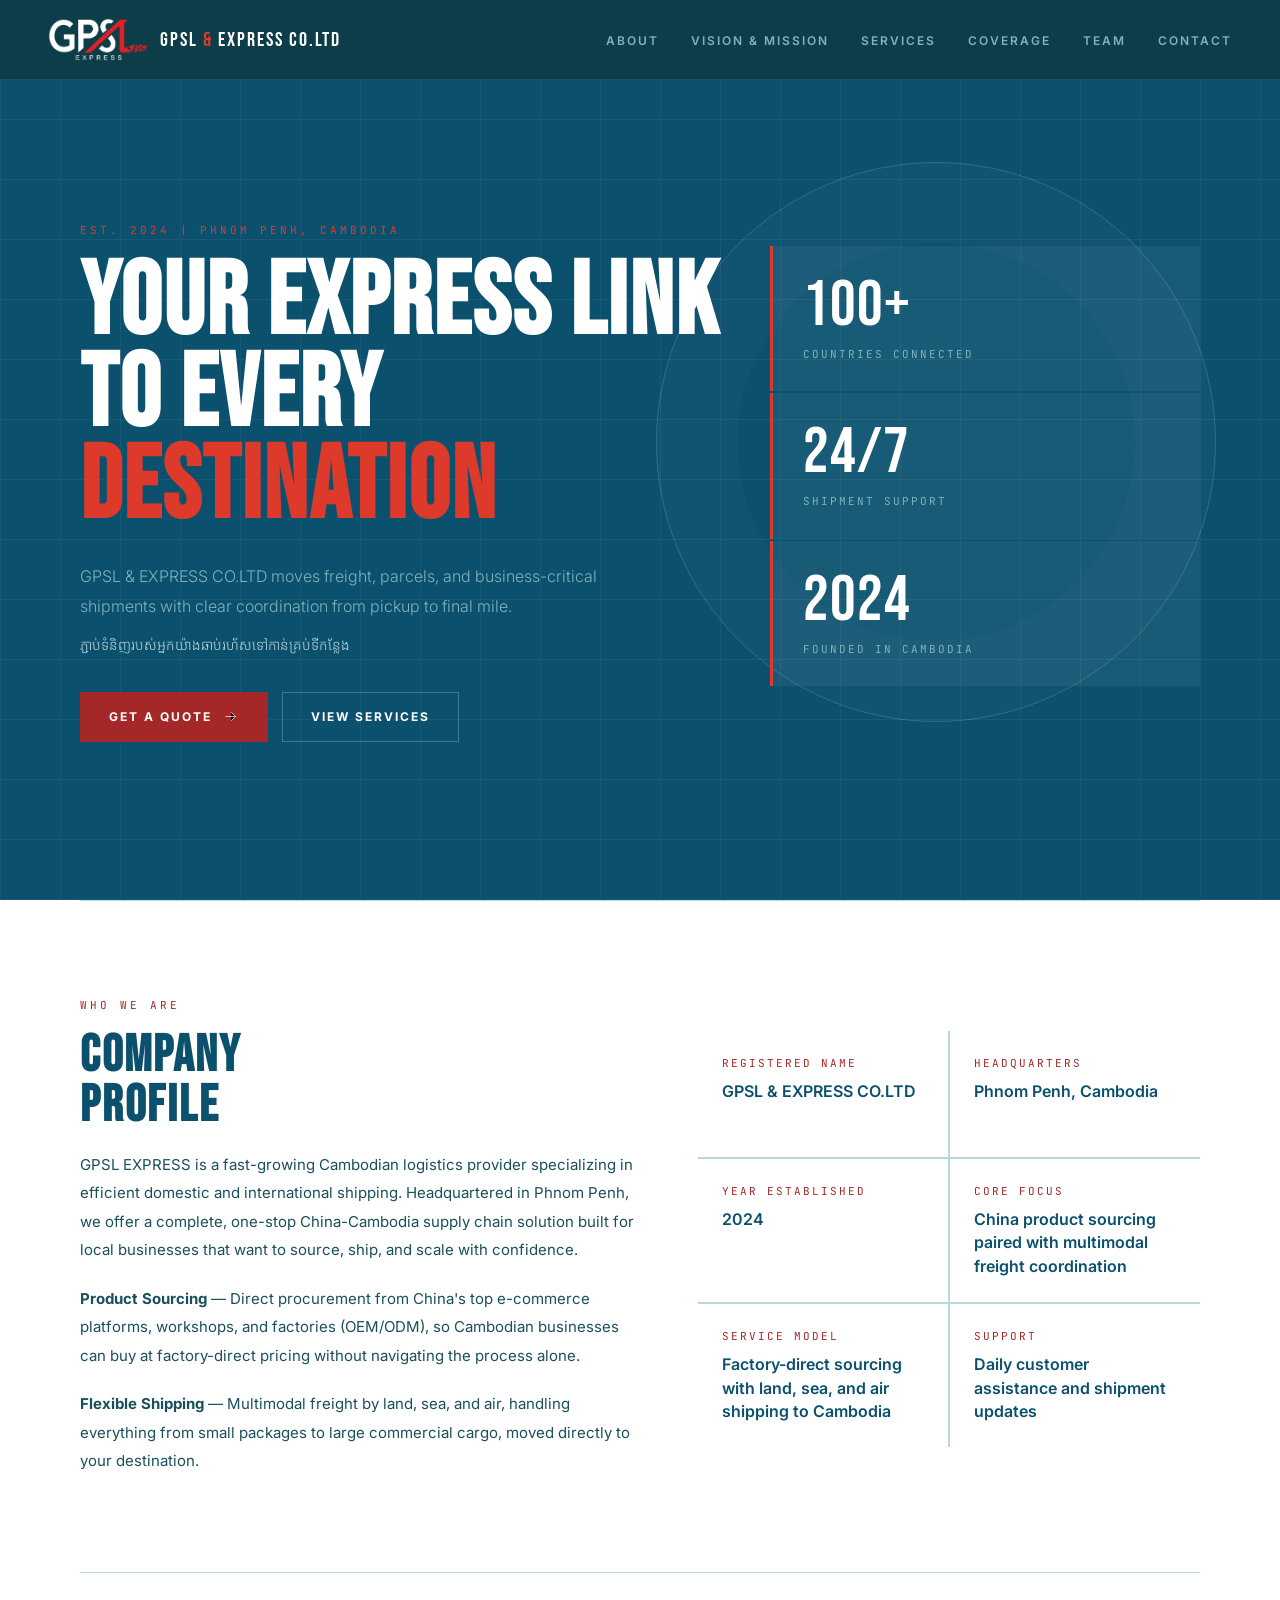
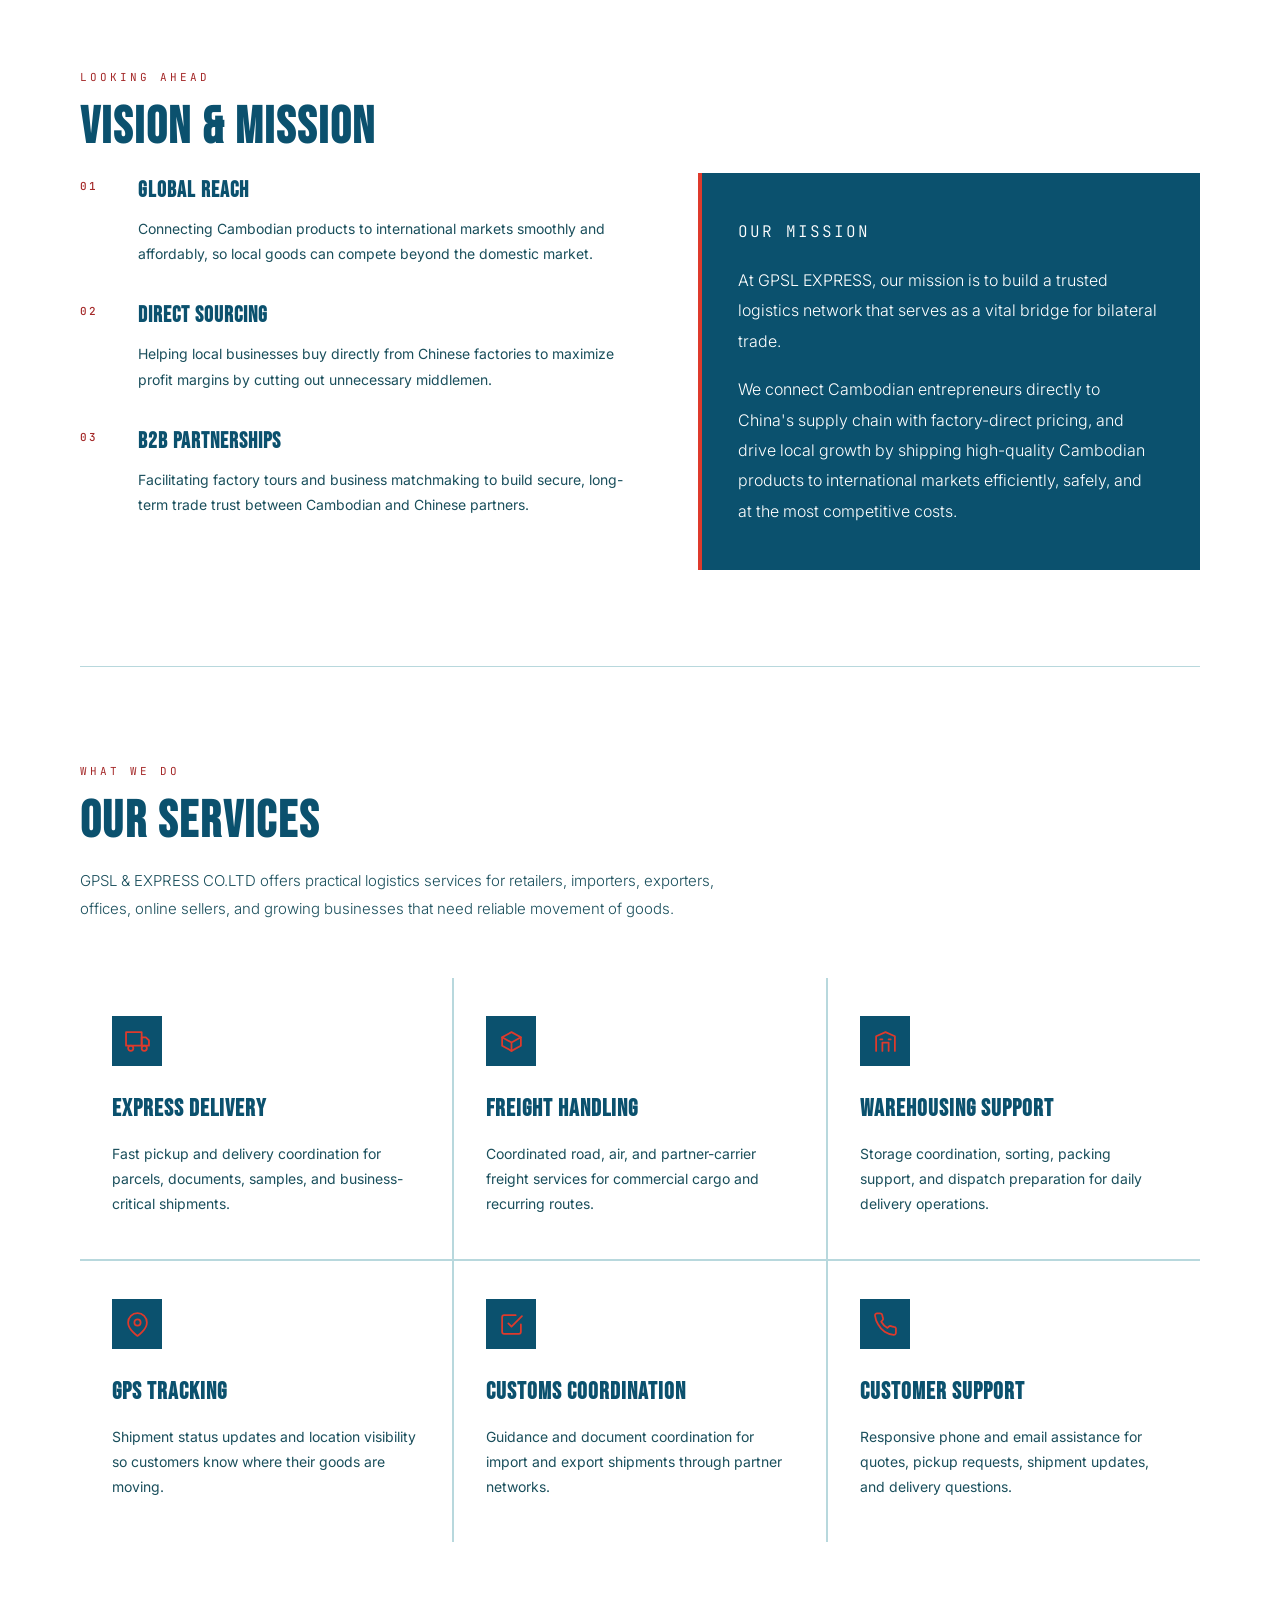
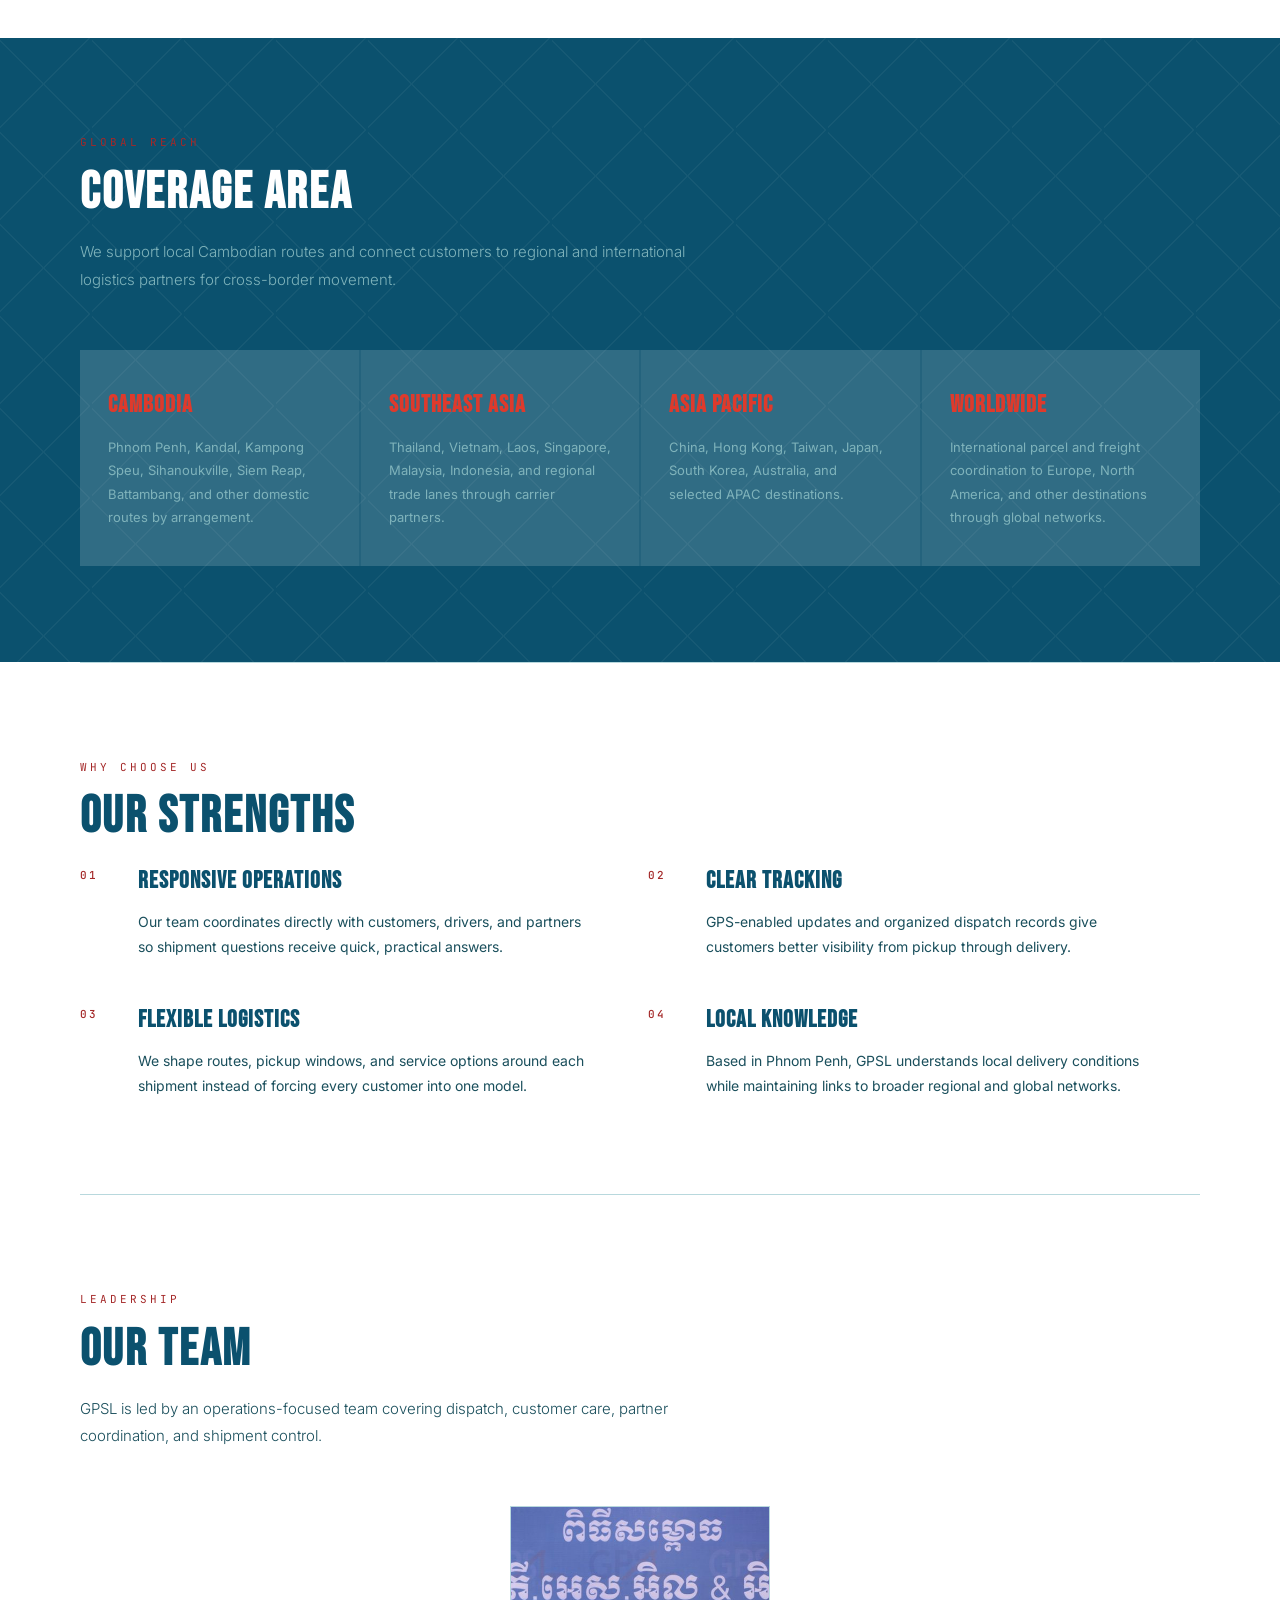
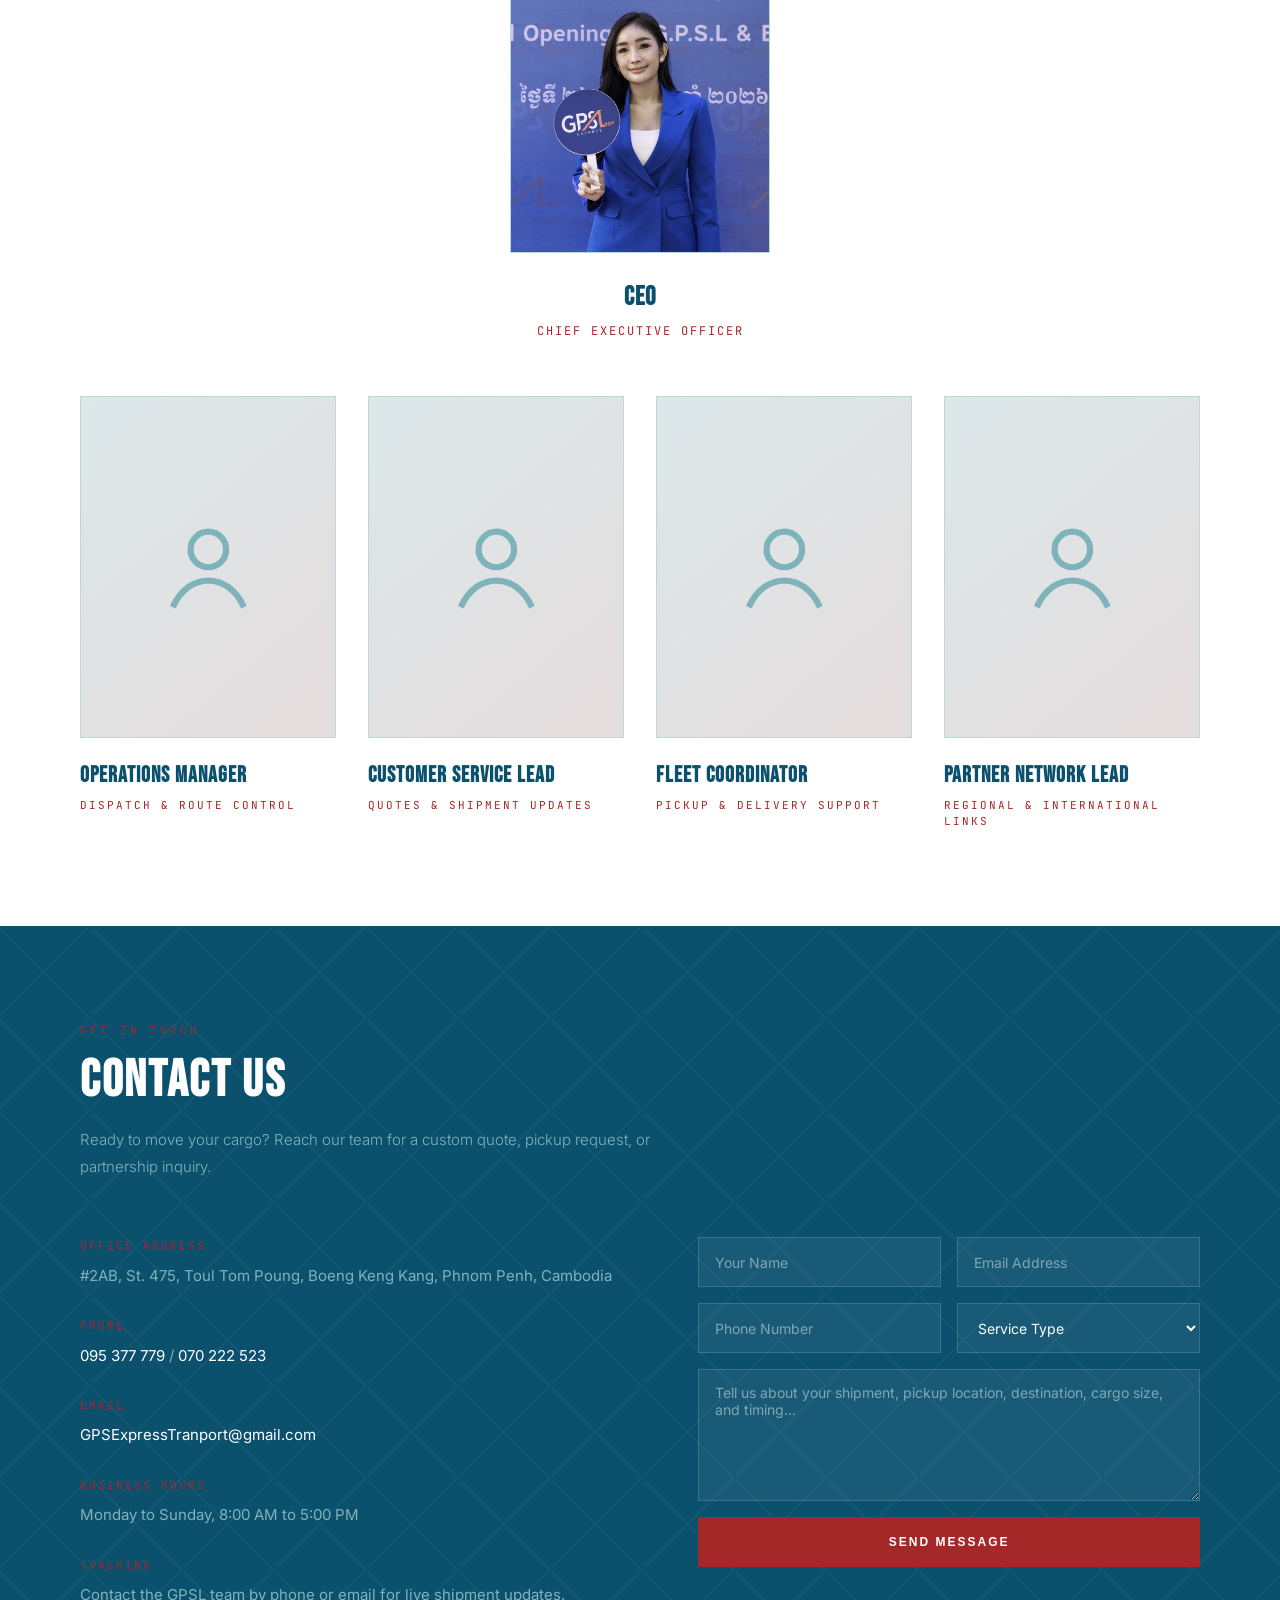
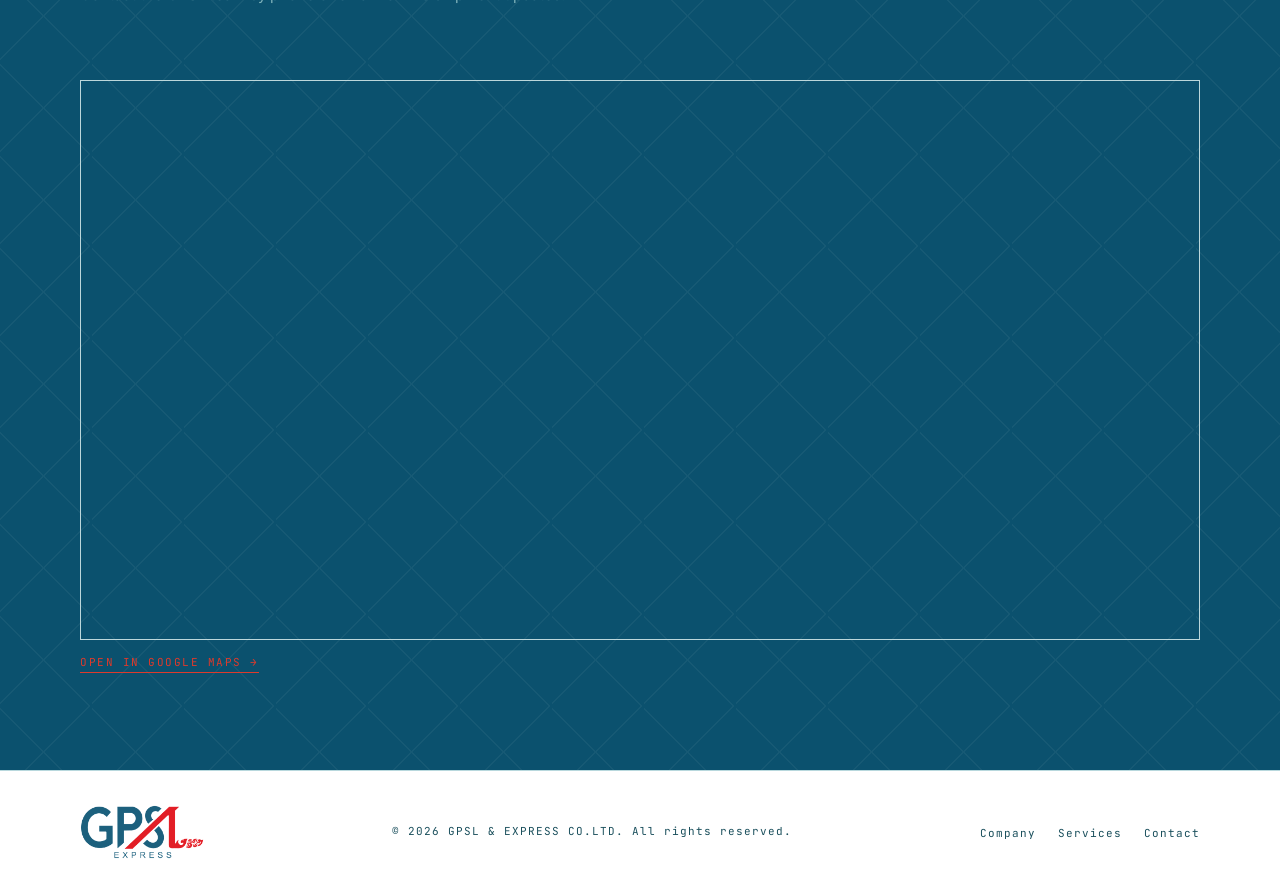
==== index.html @ 5b9d18cb "Add files via upload" ====
<!DOCTYPE html>
<html lang="en">
<head>
  <meta charset="UTF-8" />
  <meta name="viewport" content="width=device-width, initial-scale=1.0" />
  <title>GPSL & EXPRESS CO.LTD | Logistics Solutions</title>
  <meta name="description" content="GPSL & EXPRESS CO.LTD provides express delivery, freight coordination, warehousing support, GPS tracking, and logistics services from Phnom Penh, Cambodia." />
  <link rel="icon" type="image/png" sizes="16x16" href="[data-uri]" />
  <link rel="icon" type="image/png" sizes="32x32" href="[data-uri]" />
  <link rel="icon" type="image/png" sizes="192x192" href="[data-uri]" />
  <link rel="apple-touch-icon" sizes="180x180" href="[data-uri]" />
  <link rel="preconnect" href="https://fonts.googleapis.com" />
  <link rel="preconnect" href="https://fonts.gstatic.com" crossorigin />
  <link rel="stylesheet" href="style.css">
  <link href="https://fonts.googleapis.com/css2?family=Bebas+Neue&family=Inter:wght@300;400;500;600;700&family=JetBrains+Mono:wght@400;500&family=Noto+Sans+Khmer:wght@400;500&display=swap" rel="stylesheet" />
  <style>
    *, *::before, *::after { box-sizing: border-box; margin: 0; padding: 0; }

    
  </style>
</head>
<body>
  <nav aria-label="Primary navigation">
    <a class="brand" href="#top" aria-label="GPSL & EXPRESS CO.LTD home">
      <img src="[data-uri]" alt="GPSL Express logo" />
      <span>GPSL <strong>&</strong> EXPRESS CO.LTD</span>
    </a>
    <button class="menu-toggle" type="button" aria-label="Open menu" aria-expanded="false">
      <svg viewBox="0 0 24 24"><path d="M4 7h16M4 12h16M4 17h16"/></svg>
    </button>
    <ul class="nav-links">
      <li><a href="#about">About</a></li>
      <li><a href="#vision">Vision &amp; Mission</a></li>
      <li><a href="#services">Services</a></li>
      <li><a href="#coverage">Coverage</a></li>
      <li><a href="#team">Team</a></li>
      <li><a href="#contact">Contact</a></li>
    </ul>
  </nav>

  <main id="top">
    <section class="hero" aria-labelledby="hero-title">
      <div class="hero-content">
        <p class="eyebrow">Est. 2024 | Phnom Penh, Cambodia</p>
        <h1 class="hero-headline" id="hero-title">Your Express Link<br>to Every <em>Destination</em></h1>
        <p class="hero-sub">
          GPSL & EXPRESS CO.LTD moves freight, parcels, and business-critical shipments with clear coordination from pickup to final mile.
          <span class="khmer-line">ភ្ជាប់ទំនិញរបស់អ្នកយ៉ាងឆាប់រហ័សទៅកាន់គ្រប់ទីកន្លែង</span>
        </p>
        <div class="hero-actions">
          <a class="btn btn-primary" href="#contact">
            Get a Quote
            <svg viewBox="0 0 24 24"><path d="M5 12h14M13 6l6 6-6 6"/></svg>
          </a>
          <a class="btn btn-secondary" href="#services">View Services</a>
        </div>
      </div>
      <div class="hero-panel" aria-label="Company highlights">
        <div class="stat">
          <div class="stat-number">100+</div>
          <div class="stat-label">Countries Connected</div>
        </div>
        <div class="stat">
          <div class="stat-number">24/7</div>
          <div class="stat-label">Shipment Support</div>
        </div>
        <div class="stat">
          <div class="stat-number">2024</div>
          <div class="stat-label">Founded in Cambodia</div>
        </div>
      </div>
    </section>

    <hr class="rule" />

    <section class="about" id="about">
      <p class="section-eyebrow">Who We Are</p>
      <div class="about-grid">
        <div>
          <h2 class="section-title">Company<br>Profile</h2>
          <div class="about-body">
            <p>GPSL EXPRESS is a fast-growing Cambodian logistics provider specializing in efficient domestic and international shipping. Headquartered in Phnom Penh, we offer a complete, one-stop China-Cambodia supply chain solution built for local businesses that want to source, ship, and scale with confidence.</p>
            <p><strong>Product Sourcing</strong> — Direct procurement from China's top e-commerce platforms, workshops, and factories (OEM/ODM), so Cambodian businesses can buy at factory-direct pricing without navigating the process alone.</p>
            <p><strong>Flexible Shipping</strong> — Multimodal freight by land, sea, and air, handling everything from small packages to large commercial cargo, moved directly to your destination.</p>
          </div>
        </div>
        <div class="about-aside">
          <div class="about-fact">
            <div class="about-fact-label">Registered Name</div>
            <div class="about-fact-value">GPSL & EXPRESS CO.LTD</div>
          </div>
          <div class="about-fact">
            <div class="about-fact-label">Headquarters</div>
            <div class="about-fact-value">Phnom Penh, Cambodia</div>
          </div>
          <div class="about-fact">
            <div class="about-fact-label">Year Established</div>
            <div class="about-fact-value">2024</div>
          </div>
          <div class="about-fact">
            <div class="about-fact-label">Core Focus</div>
            <div class="about-fact-value">China product sourcing paired with multimodal freight coordination</div>
          </div>
          <div class="about-fact">
            <div class="about-fact-label">Service Model</div>
            <div class="about-fact-value">Factory-direct sourcing with land, sea, and air shipping to Cambodia</div>
          </div>
          <div class="about-fact">
            <div class="about-fact-label">Support</div>
            <div class="about-fact-value">Daily customer assistance and shipment updates</div>
          </div>
        </div>
      </div>
    </section>

    <hr class="rule" />

    <section class="vision-mission" id="vision">
      <p class="section-eyebrow">Looking Ahead</p>
      <h2 class="section-title">Vision &amp; Mission</h2>
      <div class="vm-grid">
        <div>
          <div class="vm-list">
            <article class="vm-item">
              <div class="vm-num">01</div>
              <div class="vm-text">
                <h3>Global Reach</h3>
                <p>Connecting Cambodian products to international markets smoothly and affordably, so local goods can compete beyond the domestic market.</p>
              </div>
            </article>
            <article class="vm-item">
              <div class="vm-num">02</div>
              <div class="vm-text">
                <h3>Direct Sourcing</h3>
                <p>Helping local businesses buy directly from Chinese factories to maximize profit margins by cutting out unnecessary middlemen.</p>
              </div>
            </article>
            <article class="vm-item">
              <div class="vm-num">03</div>
              <div class="vm-text">
                <h3>B2B Partnerships</h3>
                <p>Facilitating factory tours and business matchmaking to build secure, long-term trade trust between Cambodian and Chinese partners.</p>
              </div>
            </article>
          </div>
        </div>
        <div class="mission-box">
          <p class="mission-eyebrow">Our Mission</p>
          <p>At GPSL EXPRESS, our mission is to build a trusted logistics network that serves as a vital bridge for bilateral trade.</p>
          <p>We connect Cambodian entrepreneurs directly to China's supply chain with factory-direct pricing, and drive local growth by shipping high-quality Cambodian products to international markets efficiently, safely, and at the most competitive costs.</p>
        </div>
      </div>
    </section>

    <hr class="rule" />

    <section id="services">
      <p class="section-eyebrow">What We Do</p>
      <h2 class="section-title">Our Services</h2>
      <p class="section-lead">GPSL & EXPRESS CO.LTD offers practical logistics services for retailers, importers, exporters, offices, online sellers, and growing businesses that need reliable movement of goods.</p>
      <div class="services-grid">
        <article class="service-card">
          <div class="service-icon"><svg viewBox="0 0 24 24"><rect x="1" y="3" width="15" height="13"/><path d="M16 8h4l3 3v5h-7V8z"/><circle cx="5.5" cy="18.5" r="2.5"/><circle cx="18.5" cy="18.5" r="2.5"/></svg></div>
          <h3 class="service-name">Express Delivery</h3>
          <p class="service-desc">Fast pickup and delivery coordination for parcels, documents, samples, and business-critical shipments.</p>
        </article>
        <article class="service-card">
          <div class="service-icon"><svg viewBox="0 0 24 24"><path d="M3 16V8l9-5 9 5v8l-9 5-9-5z"/><path d="M3 8l9 5 9-5M12 13v8"/></svg></div>
          <h3 class="service-name">Freight Handling</h3>
          <p class="service-desc">Coordinated road, air, and partner-carrier freight services for commercial cargo and recurring routes.</p>
        </article>
        <article class="service-card">
          <div class="service-icon"><svg viewBox="0 0 24 24"><path d="M3 21V7l9-4 9 4v14"/><path d="M9 21v-8h6v8M7 10h2M15 10h2"/></svg></div>
          <h3 class="service-name">Warehousing Support</h3>
          <p class="service-desc">Storage coordination, sorting, packing support, and dispatch preparation for daily delivery operations.</p>
        </article>
        <article class="service-card">
          <div class="service-icon"><svg viewBox="0 0 24 24"><path d="M21 10c0 7-9 13-9 13S3 17 3 10a9 9 0 1 1 18 0z"/><circle cx="12" cy="10" r="3"/></svg></div>
          <h3 class="service-name">GPS Tracking</h3>
          <p class="service-desc">Shipment status updates and location visibility so customers know where their goods are moving.</p>
        </article>
        <article class="service-card">
          <div class="service-icon"><svg viewBox="0 0 24 24"><path d="M9 11l3 3L22 4"/><path d="M21 12v7a2 2 0 0 1-2 2H5a2 2 0 0 1-2-2V5a2 2 0 0 1 2-2h11"/></svg></div>
          <h3 class="service-name">Customs Coordination</h3>
          <p class="service-desc">Guidance and document coordination for import and export shipments through partner networks.</p>
        </article>
        <article class="service-card">
          <div class="service-icon"><svg viewBox="0 0 24 24"><path d="M22 16.92v3a2 2 0 0 1-2.18 2 19.8 19.8 0 0 1-8.63-3.07A19.5 19.5 0 0 1 5 12 19.8 19.8 0 0 1 1.93 3.49 2 2 0 0 1 3.9 1.27h3a2 2 0 0 1 2 1.72c.12.96.36 1.9.7 2.81a2 2 0 0 1-.45 2.11L7.91 9.32a16 16 0 0 0 6 6l1.27-1.27a2 2 0 0 1 2.11-.45c.91.34 1.85.57 2.81.7A2 2 0 0 1 22 16.92z"/></svg></div>
          <h3 class="service-name">Customer Support</h3>
          <p class="service-desc">Responsive phone and email assistance for quotes, pickup requests, shipment updates, and delivery questions.</p>
        </article>
      </div>
    </section>

    <section class="coverage" id="coverage">
      <p class="section-eyebrow">Global Reach</p>
      <h2 class="section-title">Coverage Area</h2>
      <p class="section-lead">We support local Cambodian routes and connect customers to regional and international logistics partners for cross-border movement.</p>
      <div class="region-grid">
        <article class="region-card">
          <h3 class="region-name">Cambodia</h3>
          <p class="region-countries">Phnom Penh, Kandal, Kampong Speu, Sihanoukville, Siem Reap, Battambang, and other domestic routes by arrangement.</p>
        </article>
        <article class="region-card">
          <h3 class="region-name">Southeast Asia</h3>
          <p class="region-countries">Thailand, Vietnam, Laos, Singapore, Malaysia, Indonesia, and regional trade lanes through carrier partners.</p>
        </article>
        <article class="region-card">
          <h3 class="region-name">Asia Pacific</h3>
          <p class="region-countries">China, Hong Kong, Taiwan, Japan, South Korea, Australia, and selected APAC destinations.</p>
        </article>
        <article class="region-card">
          <h3 class="region-name">Worldwide</h3>
          <p class="region-countries">International parcel and freight coordination to Europe, North America, and other destinations through global networks.</p>
        </article>
      </div>
    </section>

    <hr class="rule" />

    <section class="why" id="strengths">
      <p class="section-eyebrow">Why Choose Us</p>
      <h2 class="section-title">Our Strengths</h2>
      <div class="why-grid">
        <article class="why-item">
          <div class="why-num">01</div>
          <div class="why-text">
            <h3>Responsive Operations</h3>
            <p>Our team coordinates directly with customers, drivers, and partners so shipment questions receive quick, practical answers.</p>
          </div>
        </article>
        <article class="why-item">
          <div class="why-num">02</div>
          <div class="why-text">
            <h3>Clear Tracking</h3>
            <p>GPS-enabled updates and organized dispatch records give customers better visibility from pickup through delivery.</p>
          </div>
        </article>
        <article class="why-item">
          <div class="why-num">03</div>
          <div class="why-text">
            <h3>Flexible Logistics</h3>
            <p>We shape routes, pickup windows, and service options around each shipment instead of forcing every customer into one model.</p>
          </div>
        </article>
        <article class="why-item">
          <div class="why-num">04</div>
          <div class="why-text">
            <h3>Local Knowledge</h3>
            <p>Based in Phnom Penh, GPSL understands local delivery conditions while maintaining links to broader regional and global networks.</p>
          </div>
        </article>
      </div>
    </section>

    <hr class="rule" />

    <section class="team" id="team">
      <p class="section-eyebrow">Leadership</p>
      <h2 class="section-title">Our Team</h2>
      <p class="section-lead">GPSL is led by an operations-focused team covering dispatch, customer care, partner coordination, and shipment control.</p>
      <div class="team-lead">
        <article class="team-card">
          <div class="team-photo" tabindex="0" role="button" aria-label="View photo of CEO" data-name="CEO" data-role="Chief Executive Officer" data-telegram="Mint_7979"><img src="[data-uri]" alt="CEO of GPSL Express" loading="lazy" /></div>
          <h3 class="team-name">CEO</h3>
          <p class="team-role">Chief Executive Officer</p>
        </article>
      </div>

      <div class="team-grid">
        <article class="team-card">
          <div class="team-photo" tabindex="0" role="button" aria-label="View photo of Operations Manager" data-name="Operations Manager" data-role="Dispatch &amp; Route Control" data-photo="" data-telegram=""><svg viewBox="0 0 24 24" aria-hidden="true"><circle cx="12" cy="8" r="4"/><path d="M4 21c1.8-4.2 5-6 8-6s6.2 1.8 8 6"/></svg></div>
          <h3 class="team-name">Operations Manager</h3>
          <p class="team-role">Dispatch & Route Control</p>
        </article>
        <article class="team-card">
          <div class="team-photo" tabindex="0" role="button" aria-label="View photo of Customer Service Lead" data-name="Customer Service Lead" data-role="Quotes &amp; Shipment Updates" data-photo="" data-telegram=""><svg viewBox="0 0 24 24" aria-hidden="true"><circle cx="12" cy="8" r="4"/><path d="M4 21c1.8-4.2 5-6 8-6s6.2 1.8 8 6"/></svg></div>
          <h3 class="team-name">Customer Service Lead</h3>
          <p class="team-role">Quotes & Shipment Updates</p>
        </article>
        <article class="team-card">
          <div class="team-photo" tabindex="0" role="button" aria-label="View photo of Fleet Coordinator" data-name="Fleet Coordinator" data-role="Pickup &amp; Delivery Support" data-photo="" data-telegram=""><svg viewBox="0 0 24 24" aria-hidden="true"><circle cx="12" cy="8" r="4"/><path d="M4 21c1.8-4.2 5-6 8-6s6.2 1.8 8 6"/></svg></div>
          <h3 class="team-name">Fleet Coordinator</h3>
          <p class="team-role">Pickup & Delivery Support</p>
        </article>
        <article class="team-card">
          <div class="team-photo" tabindex="0" role="button" aria-label="View photo of Partner Network Lead" data-name="Partner Network Lead" data-role="Regional &amp; International Links" data-photo="" data-telegram=""><svg viewBox="0 0 24 24" aria-hidden="true"><circle cx="12" cy="8" r="4"/><path d="M4 21c1.8-4.2 5-6 8-6s6.2 1.8 8 6"/></svg></div>
          <h3 class="team-name">Partner Network Lead</h3>
          <p class="team-role">Regional & International Links</p>
        </article>
      </div>
    </section>

    <div class="photo-lightbox" id="photoLightbox" aria-hidden="true">
      <div class="photo-lightbox-inner">
        <div class="photo-lightbox-frame" id="photoLightboxFrame">
          <svg viewBox="0 0 24 24" aria-hidden="true"><circle cx="12" cy="8" r="4"/><path d="M4 21c1.8-4.2 5-6 8-6s6.2 1.8 8 6"/></svg>
        </div>
        <p class="photo-lightbox-name" id="photoLightboxName"></p>
        <p class="photo-lightbox-role" id="photoLightboxRole"></p>
        <div class="photo-lightbox-contact" id="photoLightboxContact"></div>
      </div>
      <button type="button" class="photo-lightbox-close" id="photoLightboxClose" aria-label="Close photo view">&times;</button>
    </div>

    <div class="admin-panel" id="adminPanel" aria-hidden="true">
      <div class="admin-panel-inner">
        <h2>Saved Quote Requests</h2>
        <div id="adminList"></div>
        <button type="button" class="admin-close" id="adminClose">Close</button>
      </div>
    </div>

    <section class="contact" id="contact">
      <p class="section-eyebrow">Get in Touch</p>
      <h2 class="section-title">Contact Us</h2>
      <p class="section-lead">Ready to move your cargo? Reach our team for a custom quote, pickup request, or partnership inquiry.</p>
      <div class="contact-grid">
        <div class="contact-info">
          <div>
            <div class="contact-item-label">Office Address</div>
            <div class="contact-item-value">#2AB, St. 475, Toul Tom Poung, Boeng Keng Kang, Phnom Penh, Cambodia</div>
          </div>
          <div>
            <div class="contact-item-label">Phone</div>
            <div class="contact-item-value"><a href="tel:+85595377779">095 377 779</a> / <a href="tel:+85570222523">070 222 523</a></div>
          </div>
          <div>
            <div class="contact-item-label">Email</div>
            <div class="contact-item-value"><a href="mailto:GPSExpressTranport@gmail.com">GPSExpressTranport@gmail.com</a></div>
          </div>
          <div>
            <div class="contact-item-label">Business Hours</div>
            <div class="contact-item-value">Monday to Sunday, 8:00 AM to 5:00 PM</div>
          </div>
          <div>
            <div class="contact-item-label">Tracking</div>
            <div class="contact-item-value">Contact the GPSL team by phone or email for live shipment updates.</div>
          </div>
        </div>
        <form class="contact-form" id="quote-form">
          <div class="field-row">
            <input name="name" type="text" placeholder="Your Name" autocomplete="name" required />
            <input name="email" type="email" placeholder="Email Address" autocomplete="email" required />
          </div>
          <div class="field-row">
            <input name="phone" type="tel" placeholder="Phone Number" autocomplete="tel" />
            <select name="service" aria-label="Service type">
              <option value="">Service Type</option>
              <option>Express Delivery</option>
              <option>Freight Handling</option>
              <option>Warehousing Support</option>
              <option>Customs Coordination</option>
              <option>Other Inquiry</option>
            </select>
          </div>
          <textarea name="message" placeholder="Tell us about your shipment, pickup location, destination, cargo size, and timing..." required></textarea>
          <button class="btn btn-primary" type="submit">Send Message</button>
          <p class="form-note" id="form-note" aria-live="polite"></p>
        </form>

        <div class="map-block">
          <iframe class="map-frame" src="https://maps.google.com/maps?q=11.543725,104.909995(GPSL+Express)&z=17&output=embed" title="GPSL Express office location map" loading="lazy" referrerpolicy="no-referrer-when-downgrade"></iframe>
          <a class="map-link" href="https://maps.app.goo.gl/4nkLcG3uDmaVUQ5Y7" target="_blank" rel="noopener">Open in Google Maps →</a>
        </div>
      </div>
    </section>
  </main>

  <footer>
    <div class="footer-logo">
      <img src="[data-uri]" alt="GPSL Express logo" />
    </div>
    <p class="footer-copy">© 2026 GPSL & EXPRESS CO.LTD. All rights reserved.</p>
    <ul class="footer-links">
      <li><a href="#about">Company</a></li>
      <li><a href="#services">Services</a></li>
      <li><a href="#contact">Contact</a></li>
    </ul>
  </footer>
<script src="main.js"></script>
</body>
</html>
---- style.css ----
:root {
      --ink: rgb(11, 81, 110);
      --paper: #ffffff;
      --steel: #1a4f5c;
      --amber: #a42828;
      --amber-bright: #de3a2c;
      --mist: #7fb3bb;
      --rule: #b8d8dd;
      --soft: #eef6f7;
      --white: #ffffff;
      --display: "Bebas Neue", sans-serif;
      --body: "Inter", sans-serif;
      --mono: "JetBrains Mono", monospace;
      --khmer: "Noto Sans Khmer", sans-serif;
    }

    html { scroll-behavior: smooth; }
    body {
      font-family: var(--body);
      background: var(--paper);
      color: var(--ink);
      font-size: 16px;
      line-height: 1.6;
    }

    a { color: inherit; }
    img, svg { display: block; }
    section { padding: 96px 80px; scroll-margin-top: 80px; }
    .rule { border: 0; border-top: 1px solid var(--rule); margin: 0 80px; }

    nav {
      position: fixed;
      inset: 0 0 auto 0;
      z-index: 100;
      height: 80px;
      padding: 0 48px;
      background: rgba(13, 61, 71, .96);
      backdrop-filter: blur(14px);
      display: flex;
      align-items: center;
      justify-content: space-between;
      border-bottom: 1px solid rgba(255, 255, 255, .08);
    }

    .brand {
      display: inline-flex;
      align-items: center;
      gap: 12px;
      min-width: 0;
      text-decoration: none;
    }

    .brand img {
      height: 44px;
      width: auto;
      object-fit: contain;
      flex: 0 0 auto;
    }

    .brand span {
      font-family: var(--display);
      font-size: 20px;
      letter-spacing: 2px;
      color: var(--white);
      white-space: nowrap;
    }

    .brand strong { color: var(--amber-bright); font-weight: 400; }
    .nav-links { display: flex; gap: 32px; list-style: none; }
    .nav-links a {
      font-size: 12px;
      font-weight: 600;
      letter-spacing: 2px;
      text-transform: uppercase;
      color: var(--mist);
      text-decoration: none;
      transition: color .2s ease;
    }

    .nav-links a:hover,
    .nav-links a:focus-visible { color: var(--white); outline: none; }

    .menu-toggle {
      display: none;
      width: 42px;
      height: 42px;
      border: 1px solid rgba(255, 255, 255, .18);
      background: transparent;
      color: var(--white);
      cursor: pointer;
      align-items: center;
      justify-content: center;
    }

    .menu-toggle svg { width: 22px; height: 22px; stroke: currentColor; }

    .hero {
      min-height: 100vh;
      background: var(--ink);
      color: var(--white);
      display: grid;
      grid-template-columns: minmax(0, 1.15fr) minmax(320px, .85fr);
      padding: 80px 80px 48px;
      position: relative;
      overflow: hidden;
    }

    .hero::before {
      content: "";
      position: absolute;
      inset: 0;
      opacity: .05;
      background-image:
        repeating-linear-gradient(90deg, #fff 0, #fff 1px, transparent 1px, transparent 60px),
        repeating-linear-gradient(0deg, #fff 0, #fff 1px, transparent 1px, transparent 60px);
    }

    .hero::after {
      content: "";
      position: absolute;
      right: 5vw;
      top: 18vh;
      width: min(44vw, 560px);
      height: min(44vw, 560px);
      border: 1px solid rgba(255, 255, 255, .16);
      border-radius: 50%;
      box-shadow: inset 0 0 0 80px rgba(255, 255, 255, .018);
    }

    .hero-content,
    .hero-panel {
      position: relative;
      z-index: 2;
      align-self: center;
    }

    .hero-content { max-width: 760px; padding-top: 32px; }
    .eyebrow {
      font-family: var(--mono);
      font-size: 11px;
      letter-spacing: 3px;
      text-transform: uppercase;
      color: var(--amber-bright);
      margin-bottom: 18px;
    }

    .hero-headline {
      font-family: var(--display);
      font-size: clamp(58px, 8vw, 118px);
      line-height: .9;
      letter-spacing: 2px;
      margin-bottom: 28px;
      max-width: 760px;
    }

    .hero-headline em { color: var(--amber-bright); font-style: normal; }
    .hero-sub {
      color: var(--mist);
      max-width: 540px;
      font-size: 16px;
      font-weight: 300;
      line-height: 1.85;
      margin-bottom: 34px;
    }

    .khmer-line {
      display: block;
      margin-top: 10px;
      font-family: var(--khmer);
      font-size: 14px;
      color: #c3dde1;
    }

    .hero-actions { display: flex; gap: 14px; flex-wrap: wrap; }
    .btn {
      display: inline-flex;
      align-items: center;
      justify-content: center;
      gap: 10px;
      min-height: 50px;
      padding: 0 28px;
      border: 1px solid transparent;
      font-size: 12px;
      font-weight: 700;
      letter-spacing: 2px;
      text-transform: uppercase;
      text-decoration: none;
      cursor: pointer;
      transition: transform .18s ease, background .18s ease, border-color .18s ease;
    }

    .btn-primary { background: var(--amber); color: var(--white); }
    .btn-secondary { color: var(--white); border-color: rgba(255, 255, 255, .22); }
    .btn:hover { transform: translateY(-2px); }
    .btn-primary:hover { background: var(--amber-bright); }
    .btn svg { width: 17px; height: 17px; stroke: currentColor; }

    .hero-panel {
      display: grid;
      gap: 2px;
      justify-self: end;
      width: min(100%, 430px);
    }

    .stat {
      background: rgba(255, 255, 255, .055);
      border-left: 3px solid var(--amber-bright);
      padding: 28px 30px;
    }

    .stat-number {
      font-family: var(--display);
      font-size: clamp(42px, 5vw, 64px);
      line-height: 1;
      letter-spacing: 1px;
    }

    .stat-label {
      font-family: var(--mono);
      color: var(--mist);
      font-size: 11px;
      letter-spacing: 2px;
      text-transform: uppercase;
      margin-top: 8px;
    }

    .section-eyebrow {
      font-family: var(--mono);
      font-size: 11px;
      letter-spacing: 3px;
      text-transform: uppercase;
      color: var(--amber);
      margin-bottom: 16px;
    }

    .section-title {
      font-family: var(--display);
      font-size: clamp(38px, 4vw, 60px);
      line-height: .98;
      letter-spacing: 2px;
      margin-bottom: 20px;
    }

    .section-lead {
      max-width: 650px;
      color: var(--steel);
      font-size: 15px;
      font-weight: 300;
      line-height: 1.85;
      margin-bottom: 56px;
    }

    .about-grid,
    .contact-grid {
      display: grid;
      grid-template-columns: minmax(0, 1.05fr) minmax(320px, .95fr);
      gap: 64px;
      align-items: start;
    }

    .map-block {
      grid-column: 1 / -1;
      margin-top: 8px;
    }

    .map-frame {
      display: block;
      width: 100%;
      aspect-ratio: 16 / 8;
      border: 1px solid var(--rule);
      filter: grayscale(.15);
    }

    .map-link {
      display: inline-block;
      margin-top: 14px;
      font-family: var(--mono);
      font-size: 11px;
      letter-spacing: 1.5px;
      text-transform: uppercase;
      color: var(--amber-bright);
      text-decoration: none;
      border-bottom: 1px solid currentColor;
    }

    .map-link:hover { opacity: .75; }

    .about-body {
      color: var(--steel);
      font-size: 15px;
      line-height: 1.9;
    }

    .about-body p + p { margin-top: 20px; }
    .about-aside {
      display: grid;
      grid-template-columns: 1fr 1fr;
      gap: 2px;
      background: var(--rule);
    }

    .about-fact {
      background: var(--paper);
      min-height: 126px;
      padding: 24px;
    }

    .about-fact-label,
    .contact-item-label {
      font-family: var(--mono);
      font-size: 11px;
      letter-spacing: 2px;
      text-transform: uppercase;
      color: var(--amber);
      margin-bottom: 8px;
    }

    .about-fact-value {
      color: var(--ink);
      font-weight: 600;
      line-height: 1.45;
    }

    .services-grid {
      display: grid;
      grid-template-columns: repeat(3, minmax(0, 1fr));
      gap: 2px;
      background: var(--rule);
    }

    .service-card {
      background: var(--paper);
      padding: 38px 32px 40px;
      min-height: 260px;
      border-bottom: 3px solid transparent;
      transition: border-color .2s ease, transform .2s ease;
    }

    .service-card:hover {
      border-color: var(--amber);
      transform: translateY(-4px);
    }

    .service-icon {
      width: 50px;
      height: 50px;
      background: var(--ink);
      display: flex;
      align-items: center;
      justify-content: center;
      margin-bottom: 24px;
    }

    .service-icon svg {
      width: 25px;
      height: 25px;
      stroke: var(--amber-bright);
      fill: none;
      stroke-width: 1.7;
      stroke-linecap: round;
      stroke-linejoin: round;
    }

    .service-name {
      font-family: var(--display);
      font-size: 24px;
      letter-spacing: 1px;
      margin-bottom: 12px;
    }

    .service-desc { color: var(--steel); font-size: 14px; line-height: 1.8; }

    .coverage,
    .contact {
      background: var(--ink);
      color: var(--white);
      position: relative;
      overflow: hidden;
    }

    .coverage::before,
    .contact::before {
      content: "";
      position: absolute;
      inset: 0;
      opacity: .045;
      background-image:
        linear-gradient(135deg, transparent 0 48%, #fff 48% 49%, transparent 49% 100%),
        linear-gradient(45deg, transparent 0 48%, #fff 48% 49%, transparent 49% 100%);
      background-size: 92px 92px;
    }

    .coverage > *,
    .contact > * { position: relative; z-index: 1; }
    .coverage .section-title,
    .contact .section-title { color: var(--white); }
    .coverage .section-lead,
    .contact .section-lead { color: var(--mist); }

    .region-grid {
      display: grid;
      grid-template-columns: repeat(4, minmax(0, 1fr));
      gap: 2px;
      background: rgba(255, 255, 255, .1);
    }

    .region-card {
      background: rgba(255, 255, 255, .055);
      padding: 36px 28px;
      min-height: 180px;
      transition: background .2s ease;
    }

    .region-card:hover { background: rgba(255, 255, 255, .095); }
    .region-name {
      color: var(--amber-bright);
      font-family: var(--display);
      font-size: 24px;
      letter-spacing: 1px;
      margin-bottom: 12px;
    }

    .region-countries { color: var(--mist); font-size: 13px; line-height: 1.8; }

    .why-grid {
      display: grid;
      grid-template-columns: repeat(2, minmax(0, 1fr));
      gap: 42px 56px;
      max-width: 1080px;
    }

    .why-item { display: flex; gap: 24px; align-items: flex-start; }
    .why-num {
      min-width: 34px;
      font-family: var(--mono);
      color: var(--amber);
      font-size: 11px;
      font-weight: 500;
      letter-spacing: 2px;
      padding-top: 5px;
    }

    .why-text h3 {
      font-family: var(--display);
      font-size: 24px;
      letter-spacing: 1px;
      margin-bottom: 8px;
    }

    .why-text p { color: var(--steel); font-size: 14px; line-height: 1.8; }

    .vm-grid {
      display: grid;
      grid-template-columns: minmax(0, 1.05fr) minmax(320px, .95fr);
      gap: 64px;
      align-items: start;
    }

    .vm-list { display: flex; flex-direction: column; gap: 32px; }
    .vm-item { display: flex; gap: 24px; align-items: flex-start; }
    .vm-num {
      min-width: 34px;
      font-family: var(--mono);
      color: var(--amber);
      font-size: 11px;
      font-weight: 500;
      letter-spacing: 2px;
      padding-top: 5px;
    }

    .vm-text h3 {
      font-family: var(--display);
      font-size: 22px;
      letter-spacing: 1px;
      margin-bottom: 8px;
    }

    .vm-text p { color: var(--steel); font-size: 14px; line-height: 1.8; }

    .mission-box {
      background: var(--ink);
      color: var(--white);
      padding: 44px 40px;
      position: relative;
    }

    .mission-box::before {
      content: "";
      position: absolute;
      top: 0;
      left: 0;
      width: 4px;
      height: 100%;
      background: var(--amber-bright);
    }

    .mission-eyebrow {
      font-family: var(--mono);
      font-size: 11px;
      letter-spacing: 2px;
      text-transform: uppercase;
      color: var(--mist);
      margin-bottom: 16px;
    }

    .mission-box p {
      font-size: 16px;
      line-height: 1.9;
      font-weight: 300;
      color: var(--white);
    }

    .mission-box p + p { margin-top: 18px; }

    .team-lead {
      display: flex;
      flex-direction: column;
      align-items: center;
      text-align: center;
      max-width: 260px;
      margin: 0 auto 56px;
    }

    .team-lead .team-photo { margin-bottom: 24px; }

    .team-lead .team-name { font-size: 26px; }

    .team-lead .team-role {
      font-size: 12px;
    }

    .team-grid {
      display: grid;
      grid-template-columns: repeat(auto-fit, minmax(180px, 1fr));
      gap: 32px;
    }

    .team-card { min-width: 0; }
    .team-photo {
      width: 100%;
      aspect-ratio: 3 / 4;
      background:
        linear-gradient(140deg, rgba(13, 61, 71, .08), rgba(164, 40, 40, .12)),
        var(--soft);
      border: 1px solid var(--rule);
      margin-bottom: 20px;
      display: flex;
      align-items: center;
      justify-content: center;
      overflow: hidden;
      cursor: pointer;
      position: relative;
      transition: transform .18s ease, box-shadow .18s ease;
    }

    .team-photo:hover,
    .team-photo:focus-visible {
      transform: translateY(-3px);
      box-shadow: 0 10px 24px rgba(13, 61, 71, .18);
      outline: none;
    }

    .team-photo img {
      width: 100%;
      height: 100%;
      object-fit: cover;
      display: block;
    }

    .team-photo svg {
      width: 42%;
      height: 42%;
      stroke: var(--mist);
      fill: none;
      stroke-width: 1.4;
    }

    /* Lightbox for enlarged photo view */
    .photo-lightbox {
      position: fixed;
      inset: 0;
      background: rgba(10, 20, 22, .92);
      display: none;
      align-items: center;
      justify-content: center;
      padding: 32px;
      z-index: 200;
    }

    .photo-lightbox.open { display: flex; }

    .photo-lightbox-inner {
      max-width: 520px;
      width: 100%;
      text-align: center;
    }

    .photo-lightbox-frame {
      width: 100%;
      aspect-ratio: 3 / 4;
      max-height: 70vh;
      background: var(--soft);
      border: 1px solid rgba(255, 255, 255, .15);
      display: flex;
      align-items: center;
      justify-content: center;
      overflow: hidden;
      margin: 0 auto 20px;
    }

    .photo-lightbox-frame img {
      width: 100%;
      height: 100%;
      object-fit: cover;
    }

    .photo-lightbox-frame svg {
      width: 34%;
      height: 34%;
      stroke: var(--mist);
      fill: none;
      stroke-width: 1.2;
    }

    .photo-lightbox-name {
      font-family: var(--display);
      font-size: 24px;
      letter-spacing: 1px;
      color: var(--white);
      margin-bottom: 4px;
    }

    .photo-lightbox-role {
      font-family: var(--mono);
      font-size: 11px;
      letter-spacing: 2px;
      text-transform: uppercase;
      color: var(--amber-bright);
      margin-bottom: 24px;
    }

    .photo-lightbox-contact {
      display: flex;
      flex-direction: column;
      gap: 10px;
      align-items: center;
    }

    .photo-lightbox-contact:empty { display: none; }

    .contact-pill {
      display: inline-flex;
      align-items: center;
      gap: 10px;
      padding: 10px 18px;
      border: 1px solid rgba(255, 255, 255, .25);
      color: var(--white);
      text-decoration: none;
      font-family: var(--mono);
      font-size: 12px;
      letter-spacing: .5px;
      transition: background .15s ease, border-color .15s ease;
    }

    .contact-pill:hover {
      background: rgba(255, 255, 255, .08);
      border-color: rgba(255, 255, 255, .5);
    }

    .contact-pill svg {
      width: 16px;
      height: 16px;
      flex: 0 0 auto;
      fill: currentColor;
    }

    .contact-id {
      font-family: var(--mono);
      font-size: 11px;
      letter-spacing: .5px;
      color: var(--mist);
    }

    .photo-lightbox-close {
      position: absolute;
      top: 24px;
      right: 24px;
      width: 40px;
      height: 40px;
      border: 1px solid rgba(255, 255, 255, .3);
      background: transparent;
      color: var(--white);
      font-size: 20px;
      line-height: 1;
      cursor: pointer;
      display: flex;
      align-items: center;
      justify-content: center;
    }

    .photo-lightbox-close:hover { background: rgba(255, 255, 255, .1); }

    .admin-panel {
      position: fixed;
      inset: 0;
      background: rgba(10, 20, 22, .92);
      display: none;
      align-items: flex-start;
      justify-content: center;
      padding: 60px 24px;
      overflow-y: auto;
      z-index: 300;
    }

    .admin-panel.open { display: flex; }

    .admin-panel-inner {
      background: var(--paper);
      max-width: 760px;
      width: 100%;
      padding: 40px;
    }

    .admin-panel h2 {
      font-family: var(--display);
      font-size: 26px;
      letter-spacing: 1px;
      margin-bottom: 24px;
    }

    .admin-row {
      border: 1px solid var(--rule);
      padding: 16px 18px;
      margin-bottom: 12px;
      font-size: 13px;
      line-height: 1.7;
    }

    .admin-row strong { color: var(--ink); }
    .admin-empty { color: var(--steel); font-size: 14px; }

    .admin-close {
      margin-top: 20px;
      background: none;
      border: 1px solid var(--rule);
      padding: 10px 20px;
      cursor: pointer;
      font-family: var(--mono);
      font-size: 12px;
      letter-spacing: 1px;
      text-transform: uppercase;
    }

    .team-name {
      font-family: var(--display);
      font-size: 22px;
      letter-spacing: 1px;
      margin-bottom: 4px;
    }

    .team-role {
      color: var(--amber);
      font-family: var(--mono);
      font-size: 11px;
      letter-spacing: 2px;
      text-transform: uppercase;
      line-height: 1.5;
    }

    .contact-info {
      display: grid;
      gap: 28px;
      align-content: start;
    }

    .contact-item-value {
      color: var(--mist);
      font-size: 15px;
      line-height: 1.75;
    }

    .contact-item-value a {
      color: var(--white);
      text-decoration: none;
    }

    .contact-item-value a:hover { color: var(--amber-bright); }

    .contact-form {
      display: grid;
      gap: 16px;
    }

    .field-row {
      display: grid;
      grid-template-columns: 1fr 1fr;
      gap: 16px;
    }

    input,
    textarea,
    select {
      width: 100%;
      min-height: 50px;
      background: rgba(255, 255, 255, .06);
      border: 1px solid rgba(255, 255, 255, .14);
      color: var(--white);
      font: 14px var(--body);
      padding: 14px 16px;
      outline: none;
      transition: border-color .2s ease, background .2s ease;
    }

    select option { color: var(--ink); }
    textarea { min-height: 132px; resize: vertical; }
    input::placeholder,
    textarea::placeholder { color: rgba(255, 255, 255, .45); }
    input:focus,
    textarea:focus,
    select:focus {
      border-color: var(--amber-bright);
      background: rgba(255, 255, 255, .085);
    }

    .form-note {
      color: var(--mist);
      font-size: 13px;
      min-height: 22px;
    }

    footer {
      background: var(--paper);
      border-top: 1px solid var(--rule);
      padding: 34px 80px;
      display: flex;
      align-items: center;
      justify-content: space-between;
      gap: 24px;
    }

    .footer-logo {
      display: inline-flex;
      align-items: center;
    }

    .footer-logo img {
      height: 54px;
      width: auto;
      object-fit: contain;
    }

    .footer-copy,
    .footer-links a {
      color: var(--steel);
      font-family: var(--mono);
      font-size: 11px;
      letter-spacing: 1px;
      text-decoration: none;
    }

    .footer-links {
      list-style: none;
      display: flex;
      gap: 22px;
      flex-wrap: wrap;
      justify-content: center;
    }

    .footer-links a:hover { color: var(--amber); }

    @media (max-width: 1020px) {
      nav { padding: 0 24px; }
      section { padding: 72px 32px; }
      .rule { margin: 0 32px; }
      .hero {
        grid-template-columns: 1fr;
        padding: 104px 32px 56px;
        min-height: auto;
      }
      .hero-panel {
        width: 100%;
        justify-self: stretch;
        grid-template-columns: repeat(3, 1fr);
        margin-top: 44px;
      }
      .stat { padding: 24px 20px; }
      .about-grid,
      .contact-grid,
      .vm-grid { grid-template-columns: 1fr; }
      .map-frame { aspect-ratio: 4 / 3; }
      .services-grid { grid-template-columns: repeat(2, minmax(0, 1fr)); }
      .region-grid,
      .team-grid { grid-template-columns: repeat(2, minmax(0, 1fr)); }
      footer { padding: 34px 32px; flex-direction: column; text-align: center; }
    }

    @media (max-width: 760px) {
      .brand img { height: 36px; width: auto; }
      .brand span { font-size: 16px; white-space: normal; line-height: 1; }
      .menu-toggle { display: inline-flex; }
      .nav-links {
        position: fixed;
        left: 0;
        right: 0;
        top: 80px;
        display: grid;
        gap: 0;
        background: var(--ink);
        border-top: 1px solid rgba(255, 255, 255, .1);
        border-bottom: 1px solid rgba(255, 255, 255, .1);
        transform: translateY(-120%);
        transition: transform .2s ease;
      }
      body.menu-open .nav-links { transform: translateY(0); }
      .nav-links a {
        display: block;
        padding: 16px 24px;
        border-top: 1px solid rgba(255, 255, 255, .08);
      }
      section { padding: 64px 24px; }
      .rule { margin: 0 24px; }
      .hero { padding: 108px 24px 48px; }
      .hero-actions { display: grid; }
      .hero-panel,
      .about-aside,
      .services-grid,
      .region-grid,
      .why-grid,
      .field-row { grid-template-columns: 1fr; }
      .stat { min-height: 126px; }
      .service-card { min-height: auto; }

      /* Photo cards: always 2 per row on mobile */
      .team-grid {
        grid-template-columns: repeat(2, minmax(0, 1fr));
        gap: 20px 16px;
      }
      .team-name { font-size: 16px; }
      .team-role { font-size: 10px; }
    }
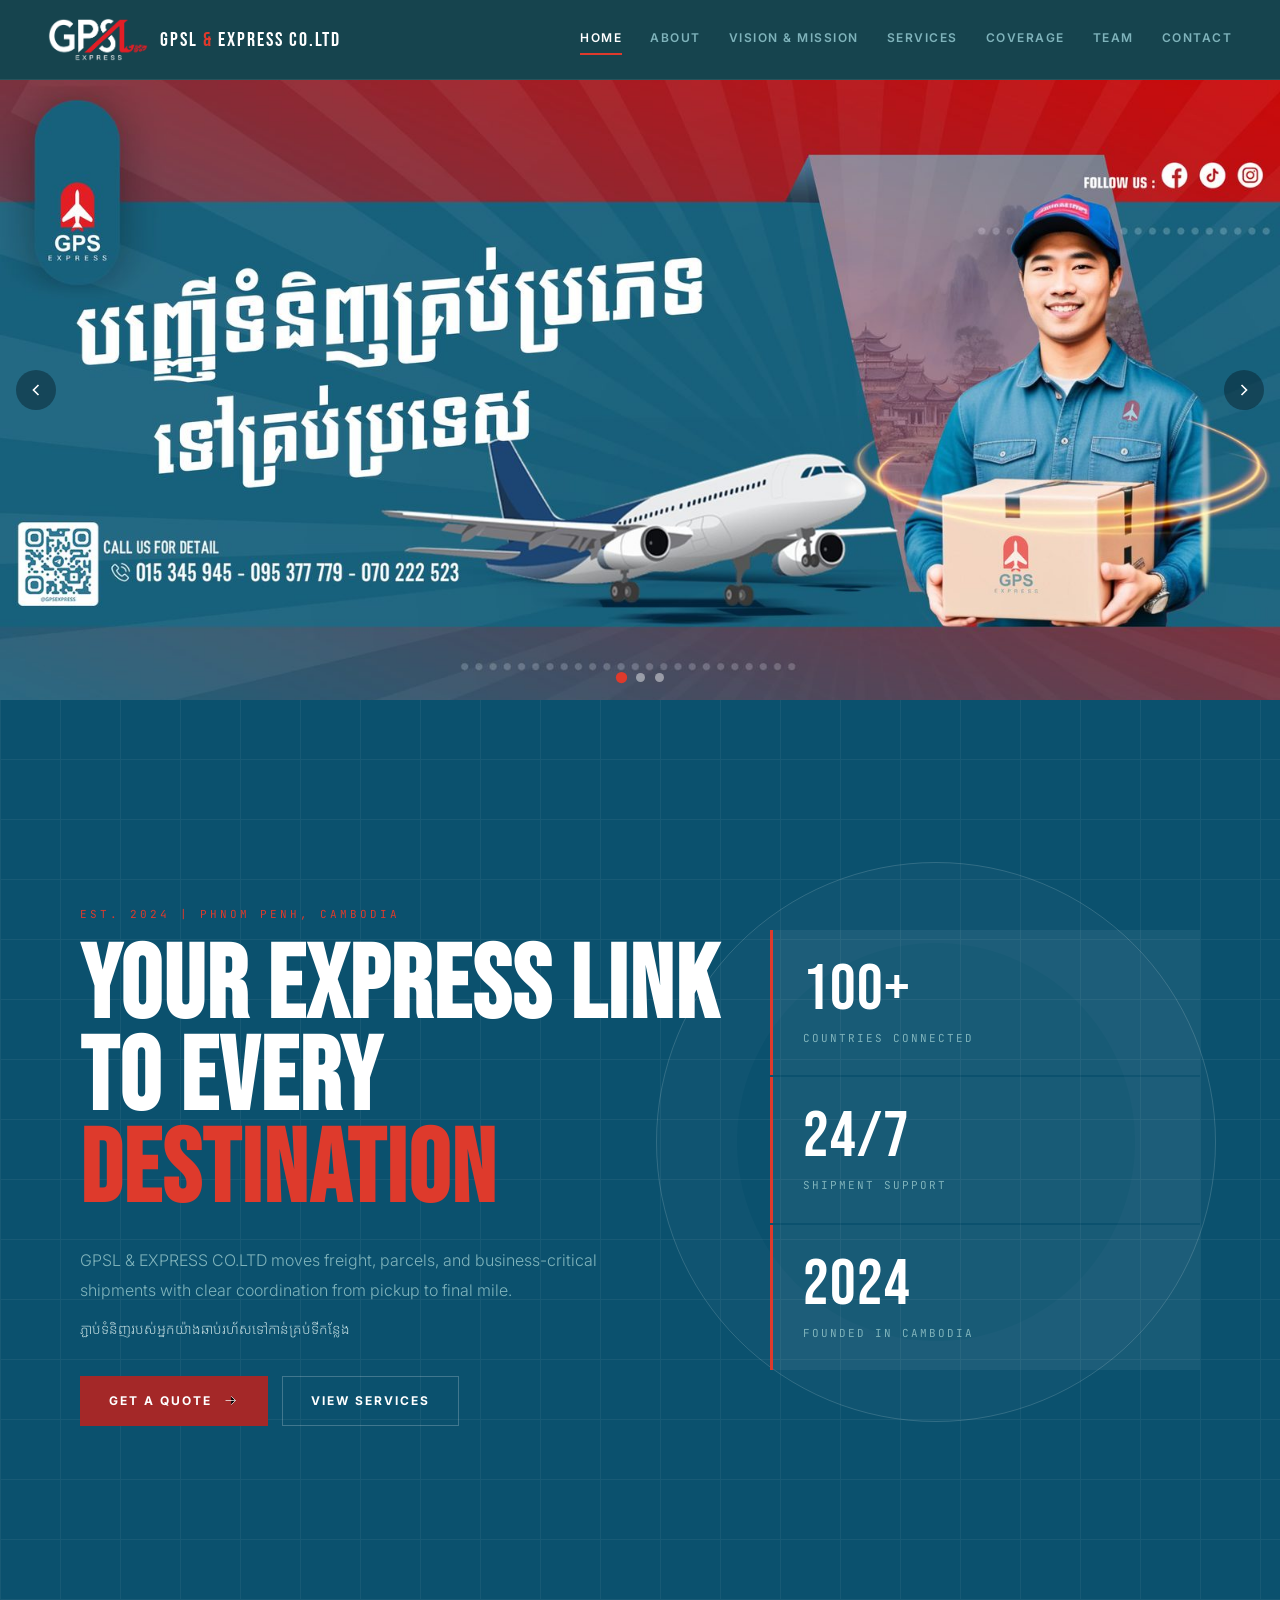
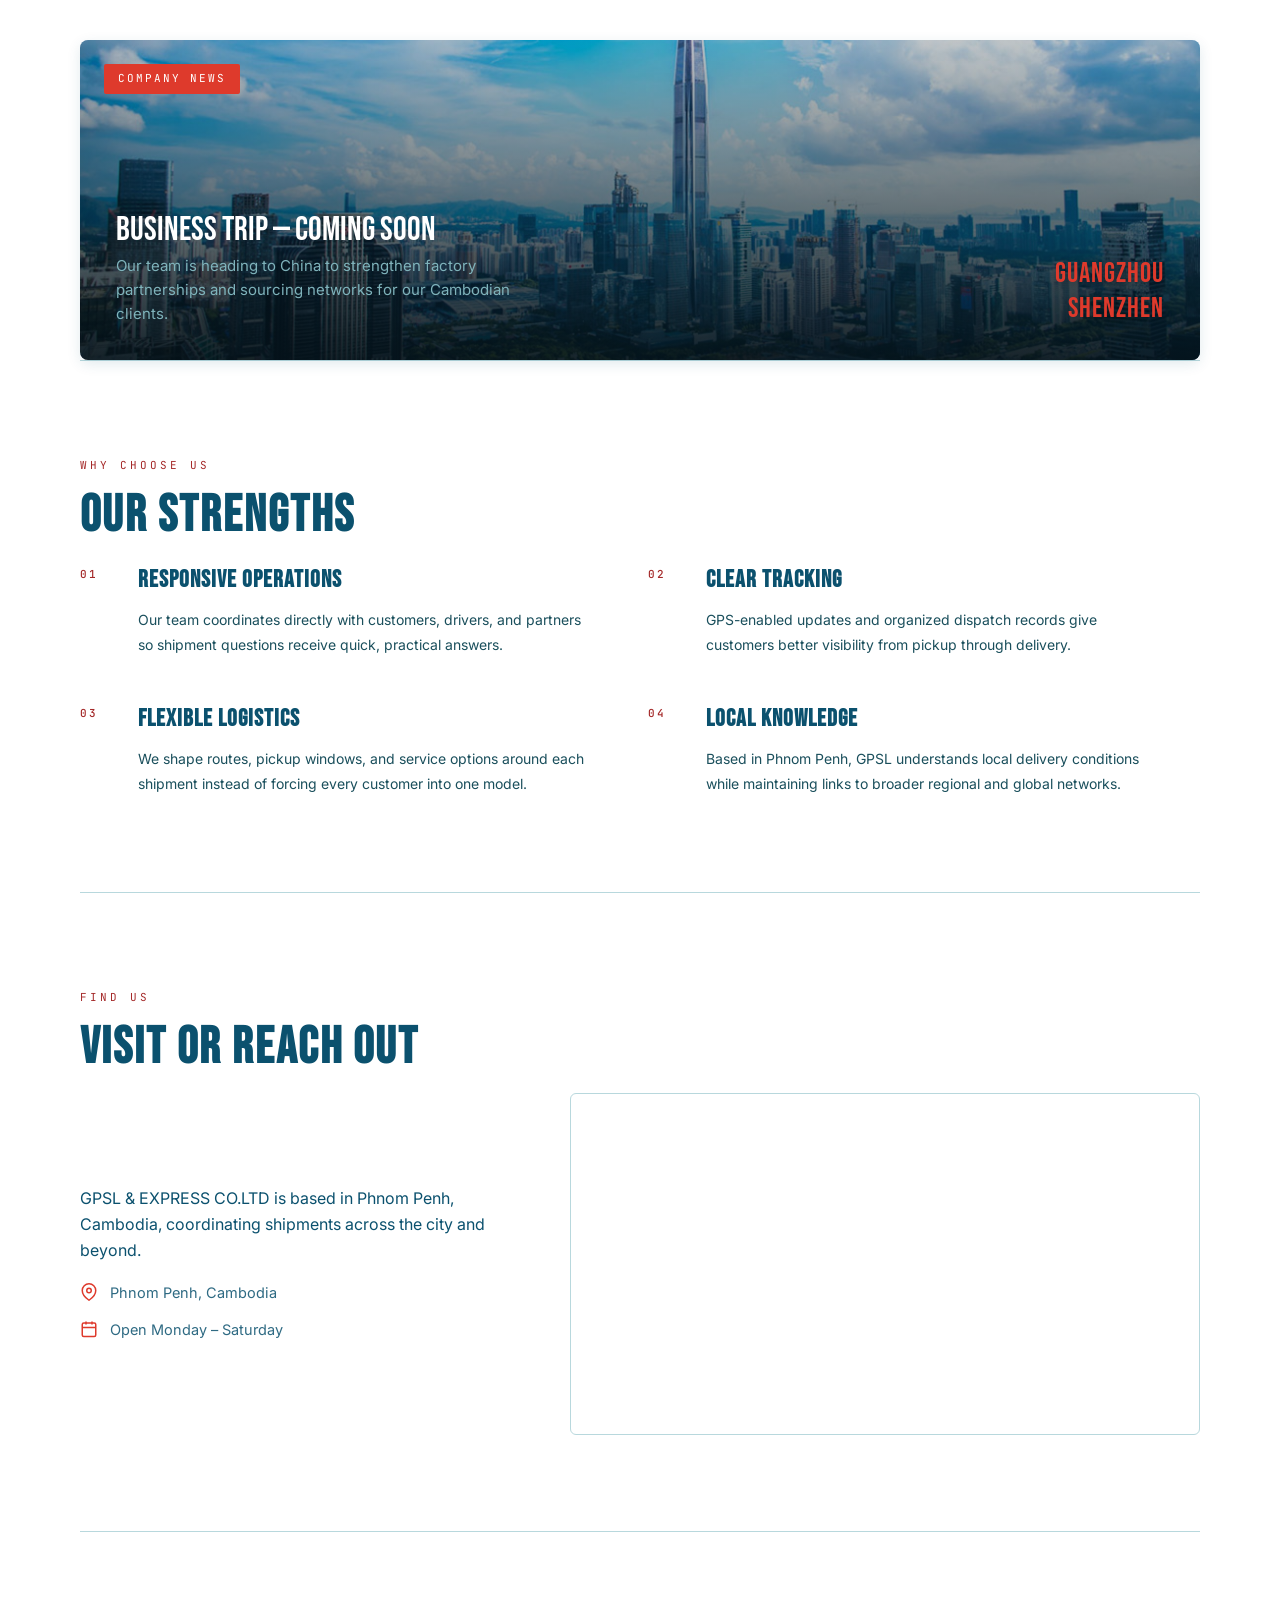
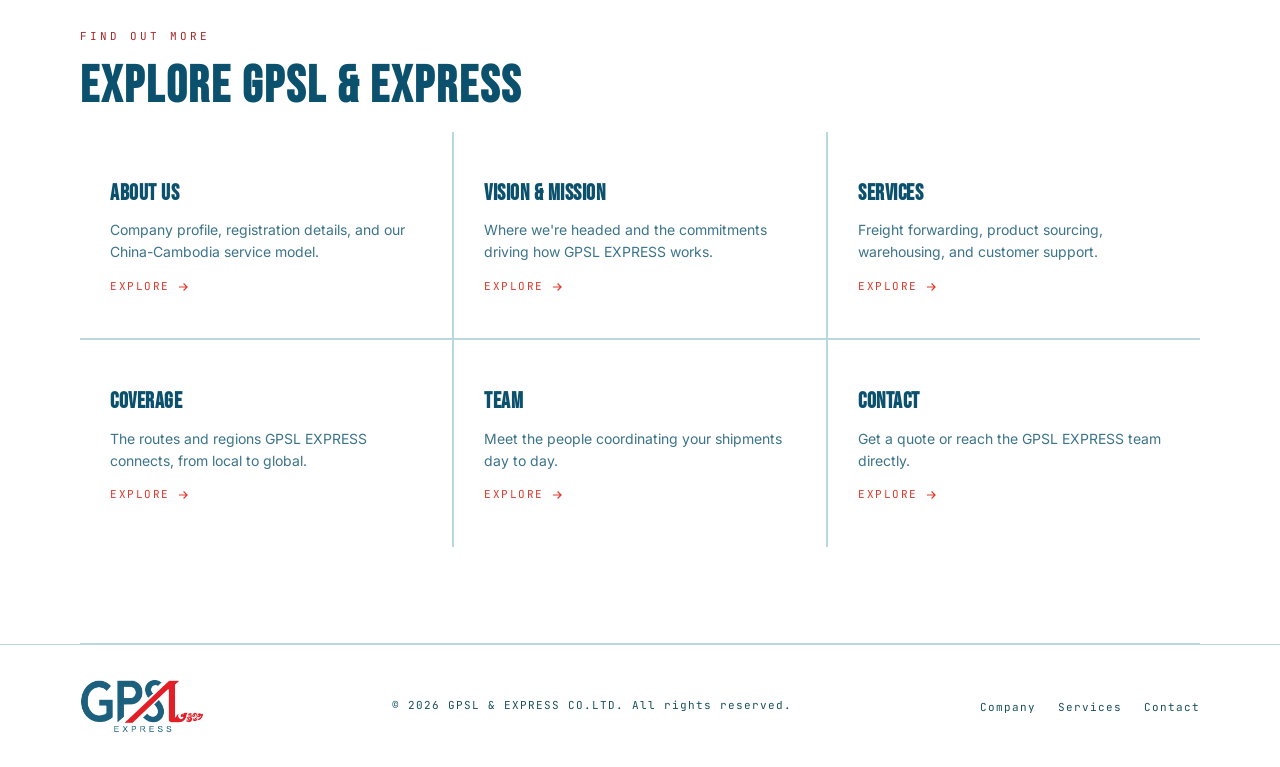
==== commit 1302c0ef: "Add files via upload" ====
--- a/index.html
+++ b/index.html
@@ -5,23 +5,18 @@
   <meta name="viewport" content="width=device-width, initial-scale=1.0" />
   <title>GPSL & EXPRESS CO.LTD | Logistics Solutions</title>
   <meta name="description" content="GPSL & EXPRESS CO.LTD provides express delivery, freight coordination, warehousing support, GPS tracking, and logistics services from Phnom Penh, Cambodia." />
-  <link rel="icon" type="image/png" sizes="16x16" href="[data-uri]" />
+<link rel="icon" type="image/png" sizes="16x16" href="[data-uri]" />
   <link rel="icon" type="image/png" sizes="32x32" href="[data-uri]" />
   <link rel="icon" type="image/png" sizes="192x192" href="[data-uri]" />
   <link rel="apple-touch-icon" sizes="180x180" href="[data-uri]" />
-  <link rel="preconnect" href="https://fonts.googleapis.com" />
+    <link rel="preconnect" href="https://fonts.googleapis.com" />
   <link rel="preconnect" href="https://fonts.gstatic.com" crossorigin />
-  <link rel="stylesheet" href="style.css">
   <link href="https://fonts.googleapis.com/css2?family=Bebas+Neue&family=Inter:wght@300;400;500;600;700&family=JetBrains+Mono:wght@400;500&family=Noto+Sans+Khmer:wght@400;500&display=swap" rel="stylesheet" />
-  <style>
-    *, *::before, *::after { box-sizing: border-box; margin: 0; padding: 0; }
-
-    
-  </style>
+  <link rel="stylesheet" href="style.css" />
 </head>
 <body>
-  <nav aria-label="Primary navigation">
-    <a class="brand" href="#top" aria-label="GPSL & EXPRESS CO.LTD home">
+<nav aria-label="Primary navigation">
+    <a class="brand" href="index.html" aria-label="GPSL & EXPRESS CO.LTD home">
       <img src="[data-uri]" alt="GPSL Express logo" />
       <span>GPSL <strong>&</strong> EXPRESS CO.LTD</span>
     </a>
@@ -29,14 +24,38 @@
       <svg viewBox="0 0 24 24"><path d="M4 7h16M4 12h16M4 17h16"/></svg>
     </button>
     <ul class="nav-links">
-      <li><a href="#about">About</a></li>
-      <li><a href="#vision">Vision &amp; Mission</a></li>
-      <li><a href="#services">Services</a></li>
-      <li><a href="#coverage">Coverage</a></li>
-      <li><a href="#team">Team</a></li>
-      <li><a href="#contact">Contact</a></li>
+      <li><a href="index.html" aria-current="page">Home</a></li>
+      <li><a href="about.html">About</a></li>
+      <li><a href="vision-mission.html">Vision &amp; Mission</a></li>
+      <li><a href="services.html">Services</a></li>
+      <li><a href="coverage.html">Coverage</a></li>
+      <li><a href="team.html">Team</a></li>
+      <li><a href="contact.html">Contact</a></li>
     </ul>
   </nav>
+
+  <div class="promo-slider" id="promoSlider">
+      <div class="promo-slide active" data-slide="0">
+        <img src="[data-uri]" alt="GPS Express promotion banner 1" />
+      </div>
+      <div class="promo-slide" data-slide="1">
+        <img src="[data-uri]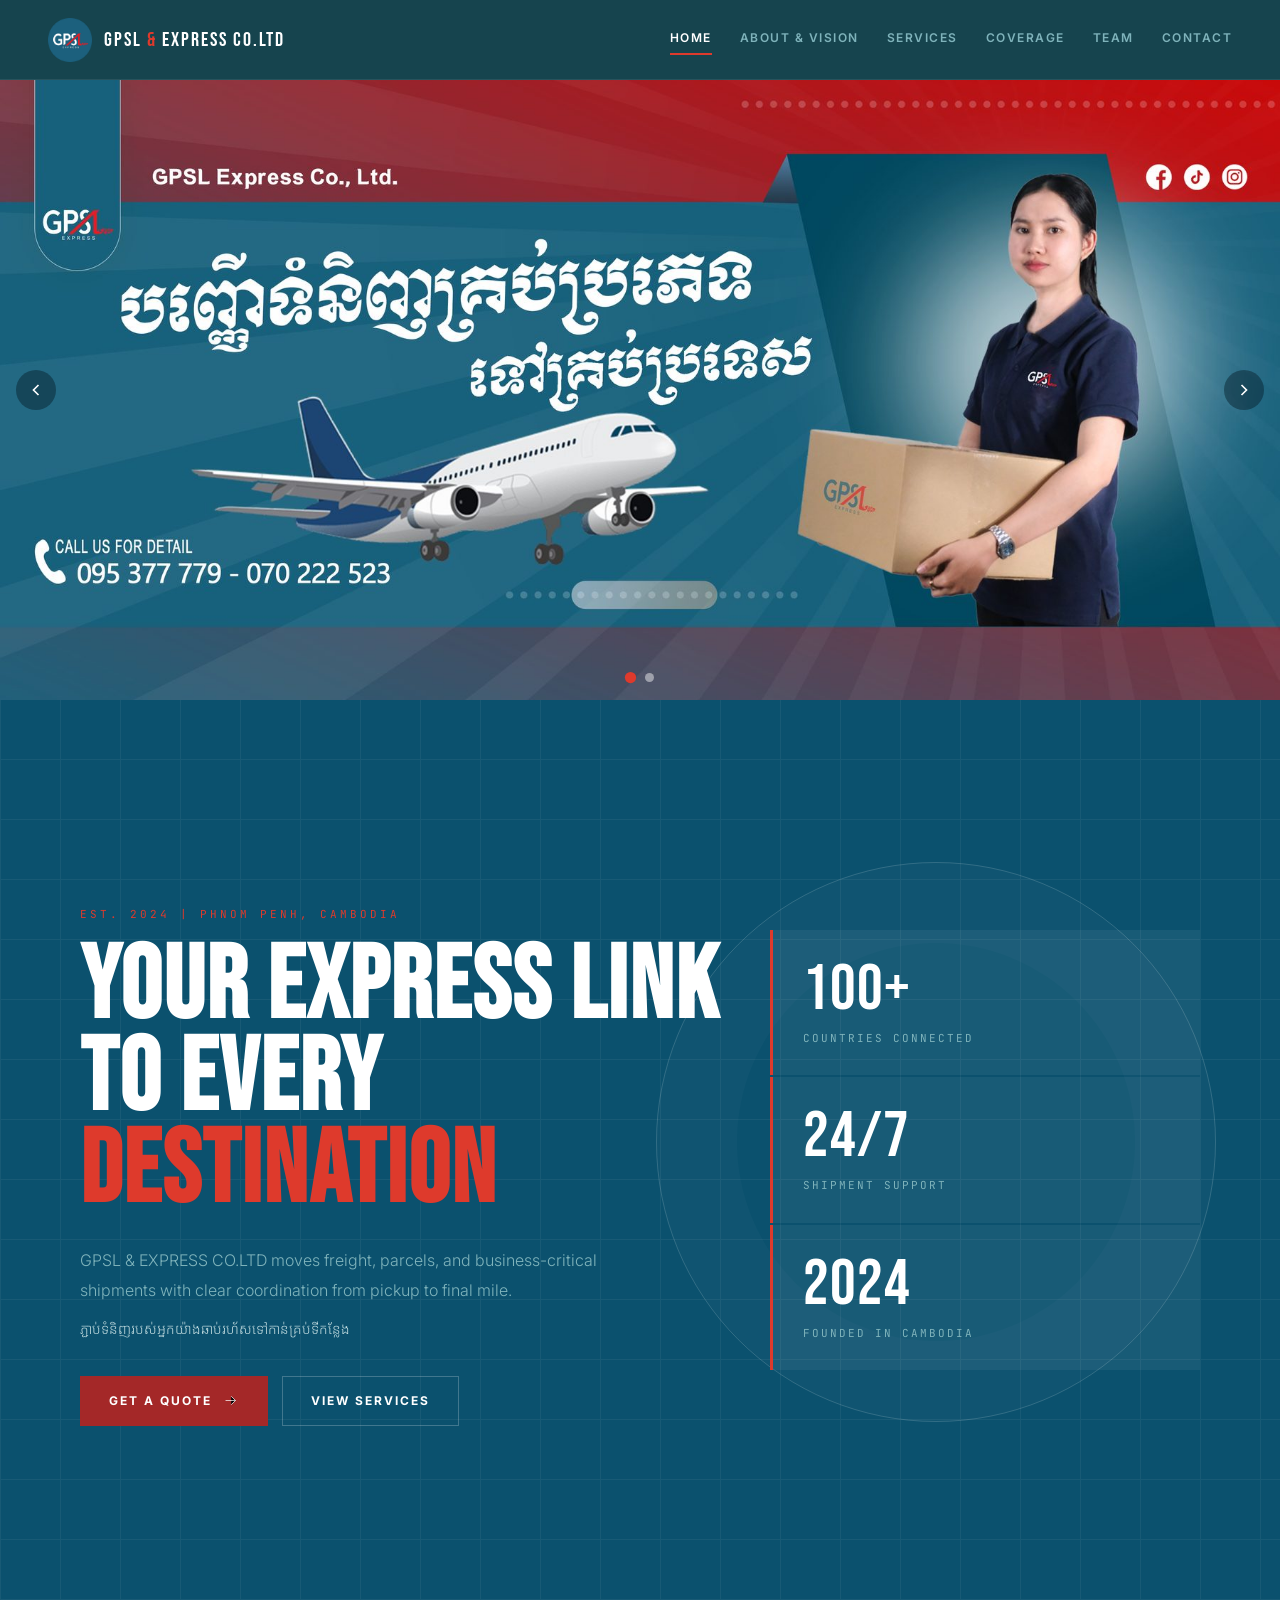
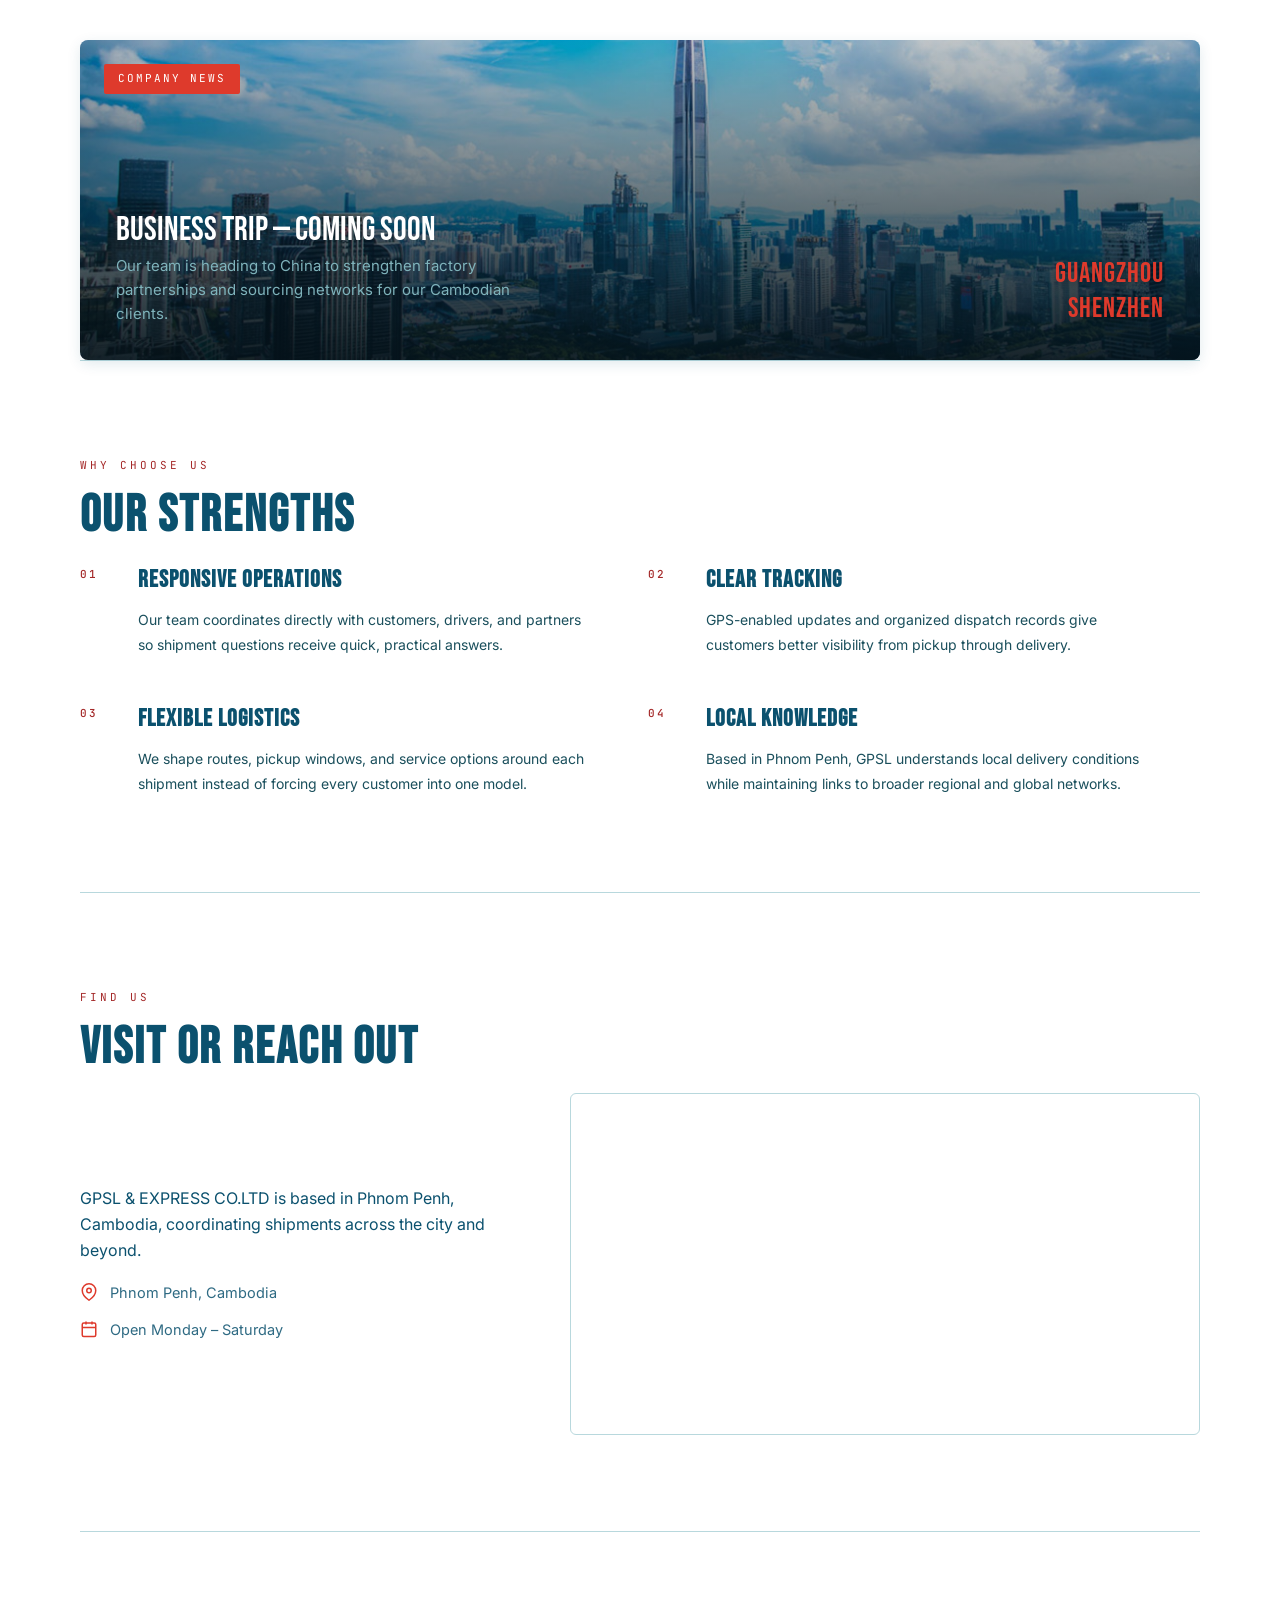
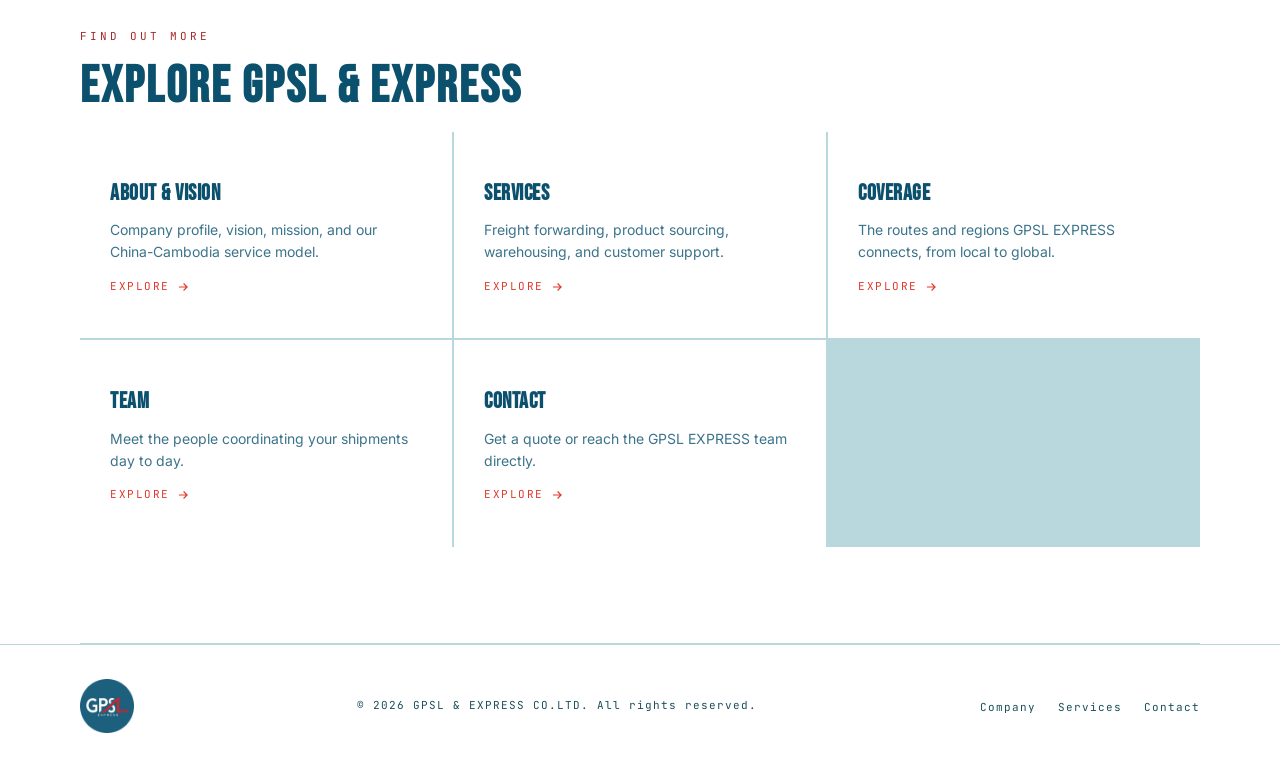
==== commit 55ff03e7: "Update index.html" ====
--- a/index.html
+++ b/index.html
@@ -17,7 +17,7 @@
 <body>
 <nav aria-label="Primary navigation">
     <a class="brand" href="index.html" aria-label="GPSL & EXPRESS CO.LTD home">
-      <img src="[data-uri]" alt="GPSL Express logo" />
+      <img src="[data-uri]" alt="GPSL Express logo" />
       <span>GPSL <strong>&</strong> EXPRESS CO.LTD</span>
     </a>
     <button class="menu-toggle" type="button" aria-label="Open menu" aria-expanded="false">
@@ -25,8 +25,7 @@
     </button>
     <ul class="nav-links">
       <li><a href="index.html" aria-current="page">Home</a></li>
-      <li><a href="about.html">About</a></li>
-      <li><a href="vision-mission.html">Vision &amp; Mission</a></li>
+      <li><a href="about.html">About &amp; Vision</a></li>
       <li><a href="services.html">Services</a></li>
       <li><a href="coverage.html">Coverage</a></li>
       <li><a href="team.html">Team</a></li>
@@ -34,15 +33,12 @@
     </ul>
   </nav>
 
-  <div class="promo-slider" id="promoSlider">
+    <div class="promo-slider" id="promoSlider">
       <div class="promo-slide active" data-slide="0">
-        <img src="[data-uri]" alt="GPS Express promotion banner 1" />
+        <img src="[data-uri]